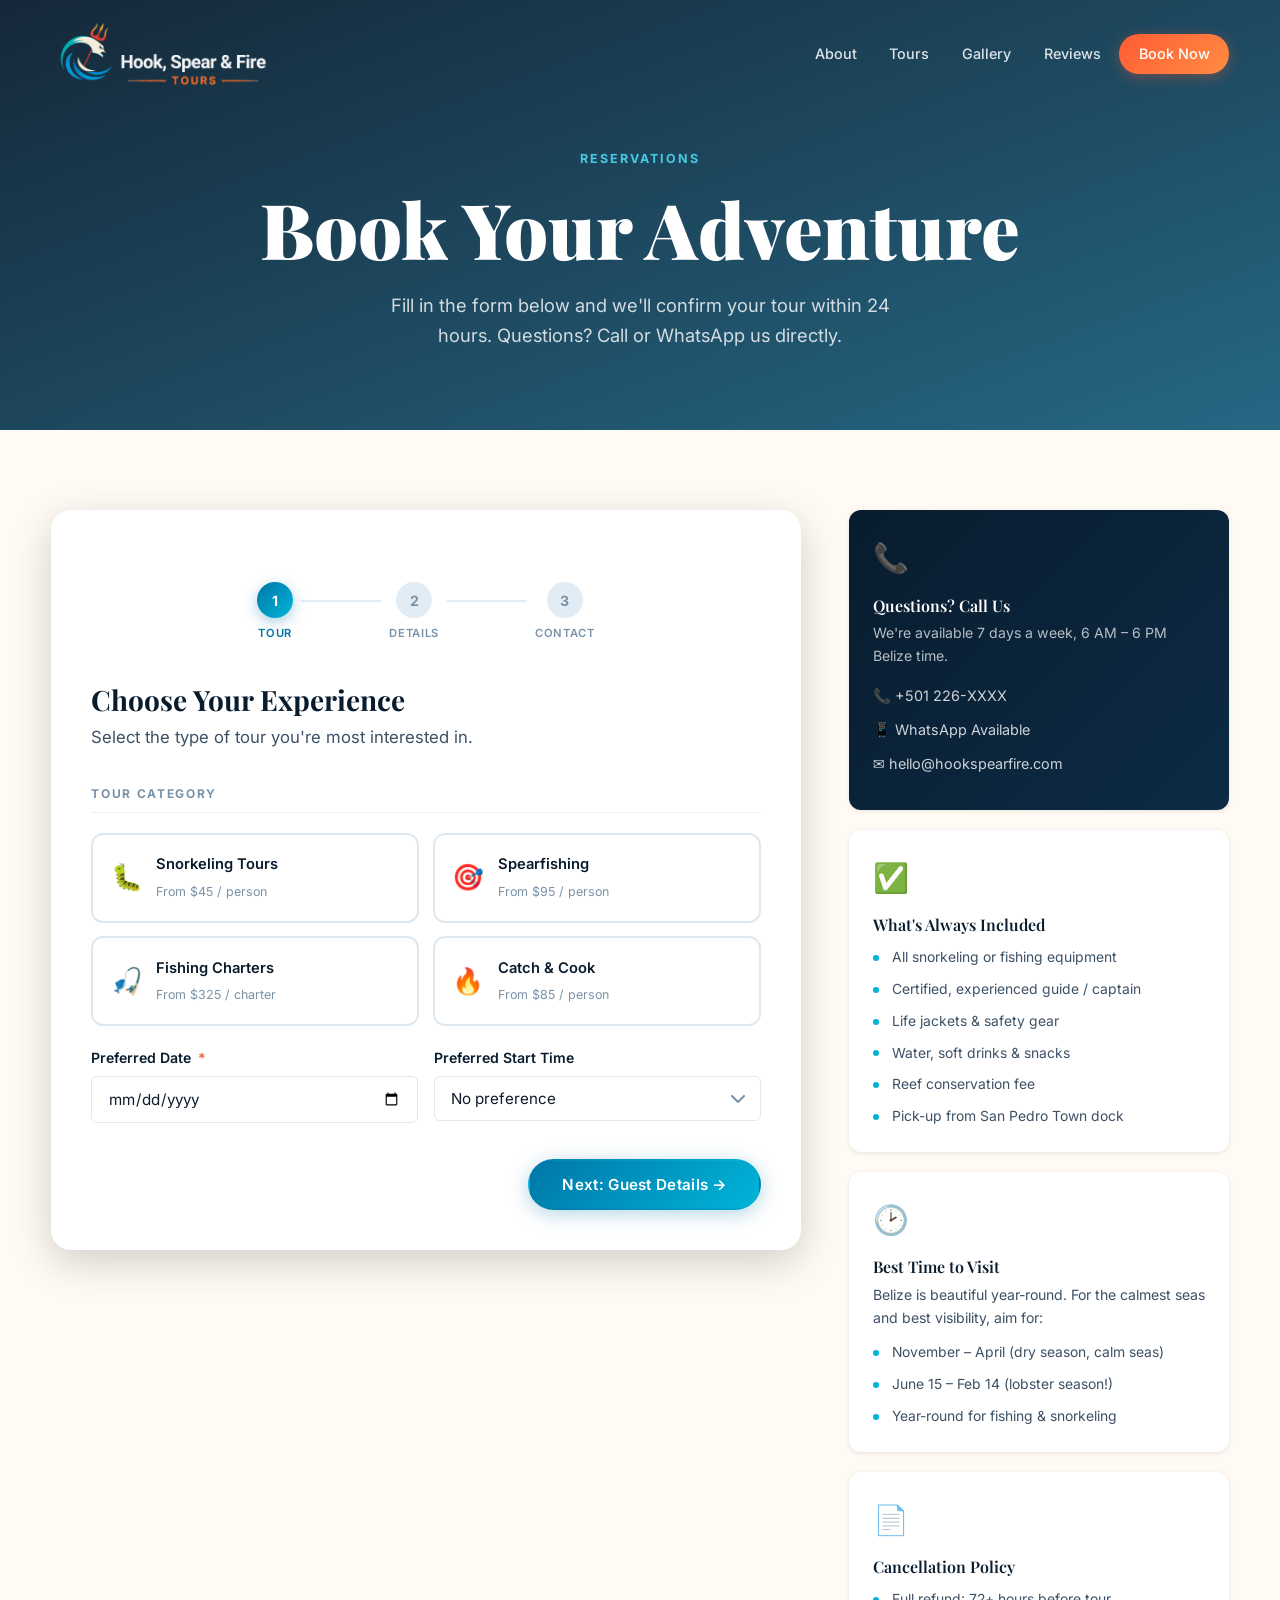
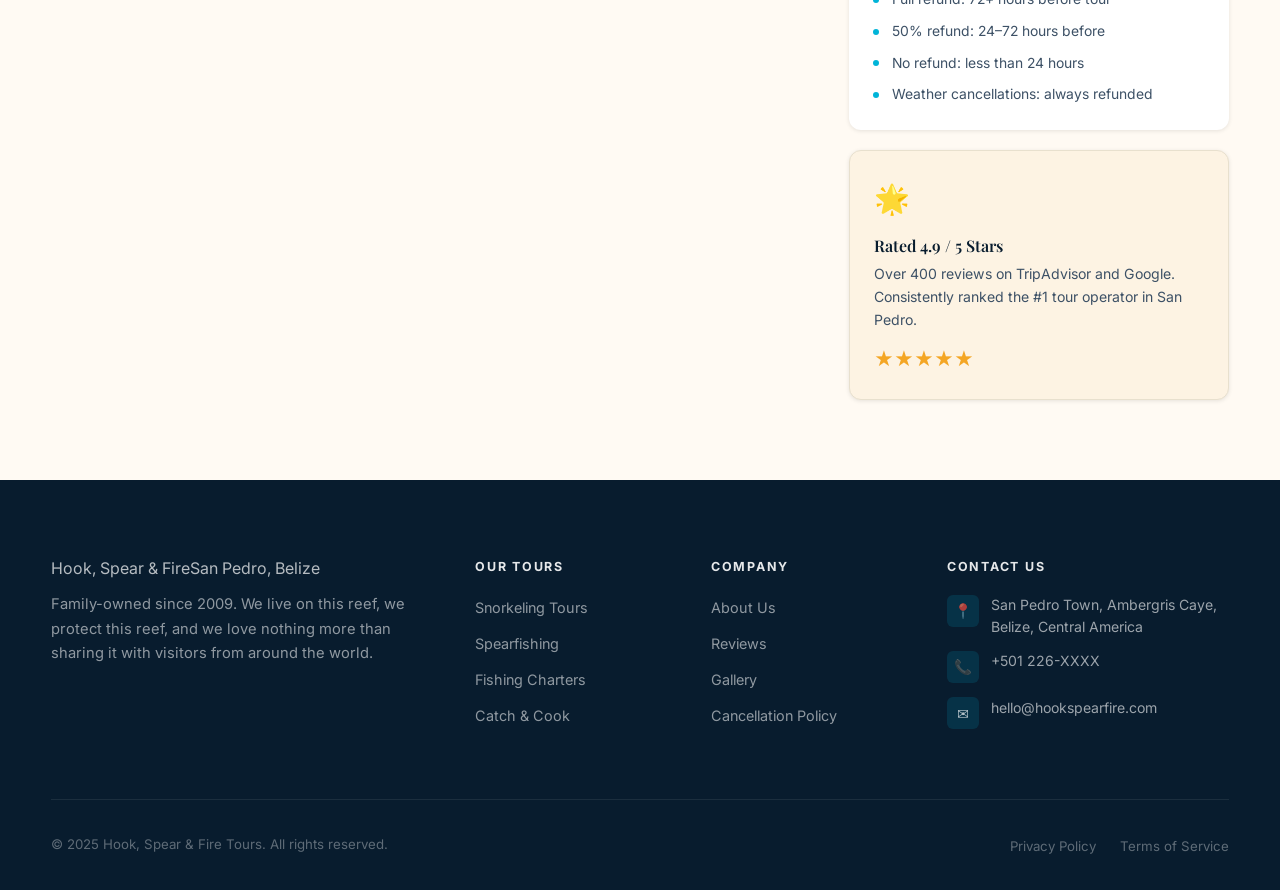
==== reservations.html @ 0e964811 "Update logo image path to images/ subfolder https://claude.ai/code/session_015AMuEry7dhnSP4VEswir41" ====
<!DOCTYPE html>
<html lang="en">
<head>
  <meta charset="UTF-8" />
  <meta name="viewport" content="width=device-width, initial-scale=1.0" />
  <meta name="description" content="Book a snorkeling, spearfishing, fishing or catch-and-cook tour with Hook, Spear &amp; Fire Tours in San Pedro, Belize." />
  <title>Book a Tour | Hook, Spear &amp; Fire Tours — San Pedro, Belize</title>
  <link rel="stylesheet" href="style.css" />
  <link rel="preconnect" href="https://fonts.googleapis.com" />
  <link rel="preconnect" href="https://fonts.gstatic.com" crossorigin />
  <link href="https://fonts.googleapis.com/css2?family=Playfair+Display:ital,wght@0,400;0,600;0,700;0,900;1,400;1,700&family=Inter:wght@300;400;500;600;700&display=swap" rel="stylesheet" />
  <style>
    .step-indicator {
      display: flex;
      align-items: center;
      justify-content: center;
      gap: 0;
      margin: 2rem 0 2.5rem;
    }
    .step {
      display: flex;
      flex-direction: column;
      align-items: center;
      gap: .35rem;
      position: relative;
    }
    .step-circle {
      width: 36px; height: 36px;
      border-radius: 50%;
      background: #e2ecf4;
      color: var(--text-light);
      display: flex;
      align-items: center;
      justify-content: center;
      font-weight: 700;
      font-size: .88rem;
      transition: var(--transition);
      position: relative;
      z-index: 1;
    }
    .step.active .step-circle {
      background: linear-gradient(135deg, var(--ocean), var(--turquoise));
      color: var(--white);
      box-shadow: 0 4px 14px rgba(0,119,168,.35);
    }
    .step.done .step-circle {
      background: linear-gradient(135deg, var(--coral), var(--ember));
      color: var(--white);
    }
    .step-label {
      font-size: .7rem;
      font-weight: 600;
      letter-spacing: .06em;
      text-transform: uppercase;
      color: var(--text-light);
    }
    .step.active .step-label { color: var(--ocean); }
    .step-line {
      flex: 1;
      height: 2px;
      background: #e2ecf4;
      margin: 0 .5rem;
      margin-bottom: 1.5rem;
      max-width: 80px;
    }

    .tour-type-grid {
      display: grid;
      grid-template-columns: repeat(2, 1fr);
      gap: .85rem;
      margin-bottom: 1.25rem;
    }
    .tour-type-card {
      border: 2px solid #dde8f0;
      border-radius: var(--radius-md);
      padding: 1.1rem;
      cursor: pointer;
      transition: var(--transition);
      display: flex;
      align-items: center;
      gap: .85rem;
      background: var(--white);
    }
    .tour-type-card:hover {
      border-color: var(--turquoise);
      background: rgba(0,180,216,.04);
    }
    .tour-type-card.selected {
      border-color: var(--ocean);
      background: rgba(0,119,168,.06);
    }
    .tour-type-card input[type="radio"] { display: none; }
    .tour-card-icon { font-size: 1.6rem; }
    .tour-card-text strong { display: block; font-size: .92rem; color: var(--navy); font-weight: 600; }
    .tour-card-text span   { font-size: .78rem; color: var(--text-light); }

    .guest-counter {
      display: flex;
      align-items: center;
      gap: .75rem;
    }
    .counter-btn {
      width: 36px; height: 36px;
      border-radius: 50%;
      border: 1.5px solid #dde8f0;
      background: var(--white);
      cursor: pointer;
      font-size: 1.2rem;
      display: flex;
      align-items: center;
      justify-content: center;
      color: var(--navy);
      transition: var(--transition);
    }
    .counter-btn:hover {
      background: var(--navy);
      border-color: var(--navy);
      color: var(--white);
    }
    .counter-value {
      font-family: var(--font-display);
      font-size: 1.5rem;
      font-weight: 700;
      color: var(--navy);
      min-width: 2ch;
      text-align: center;
    }

    .success-screen {
      display: none;
      text-align: center;
      padding: 3rem 1rem;
    }
    .success-icon {
      width: 80px; height: 80px;
      background: linear-gradient(135deg, #22c55e, #16a34a);
      border-radius: 50%;
      display: flex;
      align-items: center;
      justify-content: center;
      font-size: 2rem;
      margin: 0 auto 1.5rem;
      box-shadow: 0 8px 24px rgba(34,197,94,.3);
    }
    .success-screen h3 { font-size: 1.6rem; margin-bottom: .75rem; }
    .success-screen p  { margin-bottom: 2rem; max-width: 420px; margin-inline: auto; }

    .price-estimate {
      background: linear-gradient(135deg, rgba(0,180,216,.08), rgba(0,119,168,.05));
      border: 1px solid rgba(0,180,216,.2);
      border-radius: var(--radius-md);
      padding: 1.25rem;
      margin-top: 1.5rem;
    }
    .price-estimate h5 {
      font-family: var(--font-body);
      font-size: .78rem;
      font-weight: 700;
      letter-spacing: .12em;
      text-transform: uppercase;
      color: var(--ocean);
      margin-bottom: .85rem;
    }
    .price-row {
      display: flex;
      justify-content: space-between;
      font-size: .88rem;
      color: var(--text-mid);
      margin-bottom: .4rem;
    }
    .price-row.total {
      border-top: 1px solid rgba(0,180,216,.2);
      padding-top: .75rem;
      margin-top: .75rem;
      font-weight: 700;
      color: var(--navy);
      font-size: .98rem;
    }
    .price-note {
      font-size: .75rem;
      color: var(--text-light);
      margin-top: .65rem;
    }

    @media (max-width: 600px) {
      .tour-type-grid { grid-template-columns: 1fr; }
    }
  </style>
</head>
<body>

<nav class="navbar scrolled" id="navbar">
  <div class="container nav-inner">
    <a href="index.html" class="nav-logo">
      <img src="images/Hook, Spear &amp; Fire Logo.png" alt="Hook, Spear &amp; Fire Tours" class="nav-logo-img" />
    </a>
    <ul class="nav-links" id="navLinks">
      <li><a href="index.html#about">About</a></li>
      <li><a href="index.html#services">Tours</a></li>
      <li><a href="index.html#gallery">Gallery</a></li>
      <li><a href="index.html#testimonials">Reviews</a></li>
      <li><a href="reservations.html" class="nav-cta">Book Now</a></li>
    </ul>
    <button class="nav-toggle" id="navToggle" aria-label="Toggle menu">
      <span></span><span></span><span></span>
    </button>
  </div>
</nav>


<header class="reservations-hero">
  <div class="container">
    <span class="section-label" style="color:var(--aqua)">Reservations</span>
    <h1>Book Your Adventure</h1>
    <p>
      Fill in the form below and we'll confirm your tour within
      24 hours. Questions? Call or WhatsApp us directly.
    </p>
  </div>
</header>


<section class="reservations-section">
  <div class="container reservations-layout">

    <div class="form-card fade-up">

      <div class="step-indicator">
        <div class="step active" id="step1">
          <div class="step-circle">1</div>
          <span class="step-label">Tour</span>
        </div>
        <div class="step-line"></div>
        <div class="step" id="step2">
          <div class="step-circle">2</div>
          <span class="step-label">Details</span>
        </div>
        <div class="step-line"></div>
        <div class="step" id="step3">
          <div class="step-circle">3</div>
          <span class="step-label">Contact</span>
        </div>
      </div>

      <form id="bookingForm" novalidate>

        <!-- STEP 1 -->
        <div class="form-step" id="formStep1">
          <h2>Choose Your Experience</h2>
          <p>Select the type of tour you're most interested in.</p>

          <div class="form-section-title">Tour Category</div>
          <div class="tour-type-grid">

            <label class="tour-type-card" id="card-snorkeling">
              <input type="radio" name="tourCategory" value="snorkeling" />
              <span class="tour-card-icon">&#128027;</span>
              <div class="tour-card-text">
                <strong>Snorkeling Tours</strong>
                <span>From $45 / person</span>
              </div>
            </label>

            <label class="tour-type-card" id="card-spearfishing">
              <input type="radio" name="tourCategory" value="spearfishing" />
              <span class="tour-card-icon">&#127919;</span>
              <div class="tour-card-text">
                <strong>Spearfishing</strong>
                <span>From $95 / person</span>
              </div>
            </label>

            <label class="tour-type-card" id="card-fishing">
              <input type="radio" name="tourCategory" value="fishing" />
              <span class="tour-card-icon">&#127907;</span>
              <div class="tour-card-text">
                <strong>Fishing Charters</strong>
                <span>From $325 / charter</span>
              </div>
            </label>

            <label class="tour-type-card" id="card-catchcook">
              <input type="radio" name="tourCategory" value="catchcook" />
              <span class="tour-card-icon">&#128293;</span>
              <div class="tour-card-text">
                <strong>Catch &amp; Cook</strong>
                <span>From $85 / person</span>
              </div>
            </label>

          </div>

          <div class="form-group" id="specificTourGroup" style="display:none;">
            <label for="specificTour">Specific Tour <span class="required">*</span></label>
            <select class="form-control" id="specificTour" name="specificTour">
              <option value="">Select a tour...</option>
            </select>
          </div>

          <div class="form-row">
            <div class="form-group">
              <label for="tourDate">Preferred Date <span class="required">*</span></label>
              <input type="date" class="form-control" id="tourDate" name="tourDate" />
            </div>
            <div class="form-group">
              <label for="timePreference">Preferred Start Time</label>
              <select class="form-control" id="timePreference" name="timePreference">
                <option value="">No preference</option>
                <option value="early-morning">Early Morning (6:00–7:00 AM)</option>
                <option value="morning">Morning (7:00–9:00 AM)</option>
                <option value="mid-morning">Mid-Morning (9:00–11:00 AM)</option>
                <option value="afternoon">Afternoon (1:00–3:00 PM)</option>
                <option value="sunset">Sunset (4:00–6:00 PM)</option>
              </select>
            </div>
          </div>

          <div style="text-align:right; margin-top:1rem;">
            <button type="button" class="btn btn-ocean" id="toStep2">
              Next: Guest Details &#8594;
            </button>
          </div>
        </div>

        <!-- STEP 2 -->
        <div class="form-step" id="formStep2" style="display:none;">
          <h2>Guest Details</h2>
          <p>Tell us a little about your group so we can prepare the perfect experience.</p>

          <div class="form-section-title">Group Size</div>

          <div class="form-row">
            <div class="form-group">
              <label>Adults</label>
              <div class="guest-counter">
                <button type="button" class="counter-btn" data-target="adults" data-action="minus">&#8722;</button>
                <span class="counter-value" id="adults-display">2</span>
                <button type="button" class="counter-btn" data-target="adults" data-action="plus">&#43;</button>
                <input type="hidden" id="adults" name="adults" value="2" />
              </div>
            </div>
            <div class="form-group">
              <label>Children (under 14)</label>
              <div class="guest-counter">
                <button type="button" class="counter-btn" data-target="children" data-action="minus">&#8722;</button>
                <span class="counter-value" id="children-display">0</span>
                <button type="button" class="counter-btn" data-target="children" data-action="plus">&#43;</button>
                <input type="hidden" id="children" name="children" value="0" />
              </div>
            </div>
          </div>

          <div class="form-section-title">Experience &amp; Preferences</div>

          <div class="form-row">
            <div class="form-group">
              <label for="experienceLevel">Experience Level</label>
              <select class="form-control" id="experienceLevel" name="experienceLevel">
                <option value="beginner">Beginner — Never done this before</option>
                <option value="some">Some experience — done it a few times</option>
                <option value="intermediate">Intermediate — comfortable and capable</option>
                <option value="advanced">Advanced — experienced adventurer</option>
              </select>
            </div>
            <div class="form-group">
              <label for="swimAbility">Swimming Ability</label>
              <select class="form-control" id="swimAbility" name="swimAbility">
                <option value="non-swimmer">Non-swimmer (life vest provided)</option>
                <option value="basic">Basic — comfortable in shallow water</option>
                <option value="comfortable" selected>Comfortable in open water</option>
                <option value="strong">Strong swimmer / diver</option>
              </select>
            </div>
          </div>

          <div class="form-group">
            <label for="dietaryNeeds">Dietary Needs / Allergies</label>
            <input type="text" class="form-control" id="dietaryNeeds" name="dietaryNeeds"
              placeholder="e.g. shellfish allergy, vegetarian, etc." />
          </div>

          <div class="form-group">
            <label for="specialRequests">Special Requests or Notes</label>
            <textarea class="form-control" id="specialRequests" name="specialRequests"
              placeholder="Birthday? Anniversary? Specific fish you want to target? Let us know anything that will make your trip extra special."></textarea>
          </div>

          <div class="price-estimate" id="priceEstimate" style="display:none;">
            <h5>Estimated Price</h5>
            <div class="price-row">
              <span id="estimateLabel">Tour</span>
              <span id="estimateBase">—</span>
            </div>
            <div class="price-row" id="estimateChildRow" style="display:none;">
              <span>Children (half price)</span>
              <span id="estimateChild">—</span>
            </div>
            <div class="price-row total">
              <span>Estimated Total</span>
              <span id="estimateTotal">—</span>
            </div>
            <p class="price-note">
              * Final price confirmed at booking. Charters priced per boat,
              per-person tours priced per guest. Prices in USD.
            </p>
          </div>

          <div style="display:flex; gap:1rem; margin-top:1.5rem; justify-content:space-between;">
            <button type="button" class="btn btn-outline" id="backToStep1"
              style="border-color:#dde8f0;color:var(--text-mid);">
              &#8592; Back
            </button>
            <button type="button" class="btn btn-ocean" id="toStep3">
              Next: Contact Info &#8594;
            </button>
          </div>
        </div>

        <!-- STEP 3 -->
        <div class="form-step" id="formStep3" style="display:none;">
          <h2>Your Contact Details</h2>
          <p>We'll send a confirmation and any additional info to the details below.</p>

          <div class="form-section-title">Personal Information</div>

          <div class="form-row">
            <div class="form-group">
              <label for="firstName">First Name <span class="required">*</span></label>
              <input type="text" class="form-control" id="firstName" name="firstName"
                placeholder="Jane" required />
            </div>
            <div class="form-group">
              <label for="lastName">Last Name <span class="required">*</span></label>
              <input type="text" class="form-control" id="lastName" name="lastName"
                placeholder="Smith" required />
            </div>
          </div>

          <div class="form-group">
            <label for="email">Email Address <span class="required">*</span></label>
            <input type="email" class="form-control" id="email" name="email"
              placeholder="jane@example.com" required />
          </div>

          <div class="form-group">
            <label for="phone">Phone / WhatsApp Number <span class="required">*</span></label>
            <input type="tel" class="form-control" id="phone" name="phone"
              placeholder="+1 (555) 000-0000" required />
          </div>

          <div class="form-row">
            <div class="form-group">
              <label for="country">Country of Residence</label>
              <input type="text" class="form-control" id="country" name="country"
                placeholder="United States" />
            </div>
            <div class="form-group">
              <label for="hearAbout">How Did You Hear About Us?</label>
              <select class="form-control" id="hearAbout" name="hearAbout">
                <option value="">Select one...</option>
                <option value="google">Google Search</option>
                <option value="tripadvisor">TripAdvisor</option>
                <option value="instagram">Instagram</option>
                <option value="facebook">Facebook</option>
                <option value="friend">Friend / Family Recommendation</option>
                <option value="hotel">Hotel / Resort Recommendation</option>
                <option value="other">Other</option>
              </select>
            </div>
          </div>

          <div class="form-group">
            <label style="display:flex; align-items:flex-start; gap:.6rem; cursor:pointer;">
              <input type="checkbox" id="agreeTerms" name="agreeTerms"
                style="margin-top:.25rem; accent-color:var(--ocean);" />
              <span style="font-size:.88rem; color:var(--text-mid);">
                I agree to the
                <a href="#" style="color:var(--ocean);">cancellation policy</a>
                and understand that a 50% deposit may be required to secure my booking.
              </span>
            </label>
          </div>

          <div class="form-submit">
            <button type="submit" class="btn btn-primary" id="submitBtn">
              &#127908; Send Reservation Request
            </button>
          </div>
          <p class="form-note">
            We'll reply within 24 hours to confirm your booking and arrange payment.
            No credit card required now.
          </p>

          <div style="display:flex; gap:1rem; margin-top:1rem; justify-content:flex-start;">
            <button type="button" class="btn btn-outline" id="backToStep2"
              style="border-color:#dde8f0;color:var(--text-mid); padding:.6rem 1.2rem; font-size:.88rem;">
              &#8592; Back to Guest Details
            </button>
          </div>
        </div>

        <!-- SUCCESS -->
        <div class="success-screen" id="successScreen">
          <div class="success-icon">&#10003;</div>
          <h3>Request Sent!</h3>
          <p>
            Thank you for your reservation request. We'll review your
            details and send a confirmation to your email within 24
            hours. We can't wait to take you out on the reef!
          </p>
          <a href="index.html" class="btn btn-ocean">&#8592; Back to Homepage</a>
        </div>

      </form>
    </div>


    <aside class="booking-sidebar fade-up">

      <div class="info-card info-card-highlight">
        <div class="info-card-icon">&#128222;</div>
        <h4>Questions? Call Us</h4>
        <p>We're available 7 days a week, 6 AM – 6 PM Belize time.</p>
        <div style="margin-top:1rem;">
          <div class="contact-detail">&#128222; +501 226-XXXX</div>
          <div class="contact-detail">&#128241; WhatsApp Available</div>
          <div class="contact-detail">&#9993; hello@hookspearfire.com</div>
        </div>
      </div>

      <div class="info-card">
        <div class="info-card-icon">&#9989;</div>
        <h4>What's Always Included</h4>
        <ul class="info-card-list">
          <li>All snorkeling or fishing equipment</li>
          <li>Certified, experienced guide / captain</li>
          <li>Life jackets &amp; safety gear</li>
          <li>Water, soft drinks &amp; snacks</li>
          <li>Reef conservation fee</li>
          <li>Pick-up from San Pedro Town dock</li>
        </ul>
      </div>

      <div class="info-card">
        <div class="info-card-icon">&#128337;</div>
        <h4>Best Time to Visit</h4>
        <p style="margin-bottom:.65rem;">
          Belize is beautiful year-round. For the calmest seas
          and best visibility, aim for:
        </p>
        <ul class="info-card-list">
          <li>November – April (dry season, calm seas)</li>
          <li>June 15 – Feb 14 (lobster season!)</li>
          <li>Year-round for fishing &amp; snorkeling</li>
        </ul>
      </div>

      <div class="info-card">
        <div class="info-card-icon">&#128196;</div>
        <h4>Cancellation Policy</h4>
        <ul class="info-card-list">
          <li>Full refund: 72+ hours before tour</li>
          <li>50% refund: 24–72 hours before</li>
          <li>No refund: less than 24 hours</li>
          <li>Weather cancellations: always refunded</li>
        </ul>
      </div>

      <div class="info-card" style="background:var(--sand); border:1px solid #e8e0ce;">
        <div class="info-card-icon">&#127775;</div>
        <h4>Rated 4.9 / 5 Stars</h4>
        <p style="margin-bottom:.75rem;">
          Over 400 reviews on TripAdvisor and Google.
          Consistently ranked the #1 tour operator in San Pedro.
        </p>
        <div style="display:flex; gap:.2rem;">
          <span style="color:var(--gold); font-size:1.2rem;">&#9733;&#9733;&#9733;&#9733;&#9733;</span>
        </div>
      </div>

    </aside>

  </div>
</section>


<footer class="footer">
  <div class="container">
    <div class="footer-grid">

      <div class="footer-brand">
        <div class="nav-logo">
          <span class="nav-logo-main">Hook, Spear &amp; Fire</span>
          <span class="nav-logo-sub">San Pedro, Belize</span>
        </div>
        <p class="footer-tagline">
          Family-owned since 2009. We live on this reef,
          we protect this reef, and we love nothing more
          than sharing it with visitors from around the world.
        </p>
      </div>

      <div class="footer-col">
        <h5>Our Tours</h5>
        <ul class="footer-links">
          <li><a href="index.html#services">Snorkeling Tours</a></li>
          <li><a href="index.html#services">Spearfishing</a></li>
          <li><a href="index.html#services">Fishing Charters</a></li>
          <li><a href="index.html#services">Catch &amp; Cook</a></li>
        </ul>
      </div>

      <div class="footer-col">
        <h5>Company</h5>
        <ul class="footer-links">
          <li><a href="index.html#about">About Us</a></li>
          <li><a href="index.html#testimonials">Reviews</a></li>
          <li><a href="index.html#gallery">Gallery</a></li>
          <li><a href="#">Cancellation Policy</a></li>
        </ul>
      </div>

      <div class="footer-col">
        <h5>Contact Us</h5>
        <div class="footer-contact-item">
          <div class="contact-icon">&#128205;</div>
          <span>San Pedro Town, Ambergris Caye,<br />Belize, Central America</span>
        </div>
        <div class="footer-contact-item">
          <div class="contact-icon">&#128222;</div>
          <span>+501 226-XXXX</span>
        </div>
        <div class="footer-contact-item">
          <div class="contact-icon">&#9993;</div>
          <span>hello@hookspearfire.com</span>
        </div>
      </div>

    </div>

    <div class="footer-bottom">
      <p>&copy; 2025 Hook, Spear &amp; Fire Tours. All rights reserved.</p>
      <ul class="footer-bottom-links">
        <li><a href="#">Privacy Policy</a></li>
        <li><a href="#">Terms of Service</a></li>
      </ul>
    </div>
  </div>
</footer>


<script>
(function () {

  const navbar = document.getElementById('navbar');
  window.addEventListener('scroll', function () {
    navbar.classList.toggle('scrolled', window.scrollY > 50);
  }, { passive: true });
  navbar.classList.add('scrolled');

  const toggle   = document.getElementById('navToggle');
  const navLinks = document.getElementById('navLinks');
  toggle.addEventListener('click', function () {
    const open = navLinks.classList.toggle('open');
    toggle.setAttribute('aria-expanded', open);
  });

  const fadeEls = document.querySelectorAll('.fade-up');
  if ('IntersectionObserver' in window) {
    const observer = new IntersectionObserver(function (entries) {
      entries.forEach(function (entry) {
        if (entry.isIntersecting) {
          entry.target.classList.add('visible');
          observer.unobserve(entry.target);
        }
      });
    }, { threshold: 0.1 });
    fadeEls.forEach(function (el) { observer.observe(el); });
  } else {
    fadeEls.forEach(function (el) { el.classList.add('visible'); });
  }

  const dateInput = document.getElementById('tourDate');
  const today = new Date();
  const yyyy  = today.getFullYear();
  const mm    = String(today.getMonth() + 1).padStart(2, '0');
  const dd    = String(today.getDate() + 1).padStart(2, '0');
  dateInput.min = yyyy + '-' + mm + '-' + dd;

  const tourOptions = {
    snorkeling: [
      { label: 'Private Reef Snorkeling', base: 95 },
      { label: 'Guided Coral Reef Snorkeling', base: 55 },
      { label: 'Shark & Ray Snorkeling', base: 75 },
      { label: 'Beginner Snorkeling Lessons', base: 45 },
      { label: 'Multi-Stop Reef Adventure', base: 110 },
      { label: 'Sunset Snorkeling Tour', base: 85 }
    ],
    spearfishing: [
      { label: 'Beginner Spearfishing Lessons', base: 95 },
      { label: 'Guided Reef Spearfishing', base: 145 },
      { label: 'Freedive Spearfishing Adventure', base: 225 },
      { label: 'Lobster Hunting (Seasonal)', base: 175 },
      { label: 'Catch-and-Cook Spearfishing', base: 195 }
    ],
    fishing: [
      { label: 'Reef Fishing Trip', base: 325, perBoat: true },
      { label: 'Deep Sea Fishing Charter', base: 850, perBoat: true },
      { label: 'Half-Day Fishing Trip', base: 375, perBoat: true },
      { label: 'Full-Day Fishing Adventure', base: 625, perBoat: true },
      { label: 'Family-Friendly Fishing', base: 395, perBoat: true },
      { label: 'Catch-and-Cook Fishing', base: 550, perBoat: true }
    ],
    catchcook: [
      { label: 'Fish or Spearfish Your Meal', base: 135 },
      { label: 'Beachside Cooking Experience', base: 85 },
      { label: 'Private Island Picnic', base: 175 },
      { label: 'Belizean Seafood Cooking Demo', base: 95 },
      { label: 'Sunset Catch-and-Cook Dinner', base: 195 }
    ]
  };

  const tourCards      = document.querySelectorAll('.tour-type-card');
  const specificGroup  = document.getElementById('specificTourGroup');
  const specificSelect = document.getElementById('specificTour');

  let selectedCategory = null;
  let selectedTour     = null;

  tourCards.forEach(function (card) {
    card.addEventListener('click', function () {
      tourCards.forEach(function (c) { c.classList.remove('selected'); });
      card.classList.add('selected');
      card.querySelector('input[type="radio"]').checked = true;
      selectedCategory = card.querySelector('input').value;

      const opts = tourOptions[selectedCategory];
      specificSelect.innerHTML = '<option value="">Select a tour...</option>';
      opts.forEach(function (t, i) {
        const opt = document.createElement('option');
        opt.value = i;
        opt.textContent = t.label + (t.perBoat ? ' — from $' + t.base + '/boat' : ' — from $' + t.base + '/person');
        specificSelect.appendChild(opt);
      });
      specificGroup.style.display = 'block';
      selectedTour = null;
      document.getElementById('priceEstimate').style.display = 'none';
    });
  });

  specificSelect.addEventListener('change', function () {
    if (!selectedCategory || specificSelect.value === '') {
      selectedTour = null;
      document.getElementById('priceEstimate').style.display = 'none';
      return;
    }
    selectedTour = tourOptions[selectedCategory][parseInt(specificSelect.value)];
    updatePriceEstimate();
  });

  let adults   = 2;
  let children = 0;

  document.querySelectorAll('.counter-btn').forEach(function (btn) {
    btn.addEventListener('click', function () {
      const target = btn.dataset.target;
      const action = btn.dataset.action;
      if (target === 'adults') {
        adults = Math.max(1, action === 'plus' ? adults + 1 : adults - 1);
        document.getElementById('adults-display').textContent = adults;
        document.getElementById('adults').value = adults;
      } else {
        children = Math.max(0, action === 'plus' ? children + 1 : children - 1);
        document.getElementById('children-display').textContent = children;
        document.getElementById('children').value = children;
      }
      if (selectedTour) updatePriceEstimate();
    });
  });

  function updatePriceEstimate() {
    if (!selectedTour) return;
    const est      = document.getElementById('priceEstimate');
    const labelEl  = document.getElementById('estimateLabel');
    const baseEl   = document.getElementById('estimateBase');
    const childRow = document.getElementById('estimateChildRow');
    const childEl  = document.getElementById('estimateChild');
    const totalEl  = document.getElementById('estimateTotal');

    let baseTotal  = 0;
    let childTotal = 0;

    if (selectedTour.perBoat) {
      baseTotal = selectedTour.base;
      labelEl.textContent = selectedTour.label + ' (per charter)';
      baseEl.textContent  = '$' + baseTotal.toLocaleString();
      childRow.style.display = 'none';
    } else {
      baseTotal  = selectedTour.base * adults;
      childTotal = Math.round(selectedTour.base * 0.5 * children);
      labelEl.textContent = selectedTour.label + ' x ' + adults + ' adult' + (adults !== 1 ? 's' : '');
      baseEl.textContent  = '$' + baseTotal.toLocaleString();
      if (children > 0) {
        childRow.style.display = 'flex';
        childEl.textContent    = '$' + childTotal.toLocaleString();
      } else {
        childRow.style.display = 'none';
      }
    }

    totalEl.textContent = '$' + (baseTotal + childTotal).toLocaleString() + ' USD';
    est.style.display   = 'block';
  }

  function setStep(n) {
    [1, 2, 3].forEach(function (i) {
      document.getElementById('formStep' + i).style.display = i === n ? 'block' : 'none';
      const stepEl = document.getElementById('step' + i);
      stepEl.classList.remove('active', 'done');
      if (i === n) stepEl.classList.add('active');
      if (i < n)  stepEl.classList.add('done');
    });
    document.querySelector('.form-card').scrollIntoView({ behavior: 'smooth', block: 'start' });
  }

  document.getElementById('toStep2').addEventListener('click', function () {
    if (!selectedCategory) {
      alert('Please select a tour category before continuing.');
      return;
    }
    if (!dateInput.value) {
      alert('Please select a preferred date.');
      dateInput.focus();
      return;
    }
    setStep(2);
  });

  document.getElementById('backToStep1').addEventListener('click', function () { setStep(1); });
  document.getElementById('toStep3').addEventListener('click', function () { setStep(3); });
  document.getElementById('backToStep2').addEventListener('click', function () { setStep(2); });

  document.getElementById('bookingForm').addEventListener('submit', function (e) {
    e.preventDefault();

    const firstName = document.getElementById('firstName').value.trim();
    const lastName  = document.getElementById('lastName').value.trim();
    const email     = document.getElementById('email').value.trim();
    const phone     = document.getElementById('phone').value.trim();
    const agreed    = document.getElementById('agreeTerms').checked;

    if (!firstName || !lastName) { alert('Please enter your full name.'); return; }
    if (!email || !/^[^\s@]+@[^\s@]+\.[^\s@]+$/.test(email)) { alert('Please enter a valid email address.'); return; }
    if (!phone) { alert('Please enter a phone number.'); return; }
    if (!agreed) { alert('Please agree to the cancellation policy to continue.'); return; }

    document.getElementById('formStep3').style.display = 'none';
    [1,2,3].forEach(function (i) {
      const s = document.getElementById('step' + i);
      s.classList.remove('active');
      s.classList.add('done');
    });
    document.getElementById('successScreen').style.display = 'block';
    document.querySelector('.form-card').scrollIntoView({ behavior: 'smooth', block: 'start' });
  });

})();
</script>
</body>
</html>
---- style.css ----
/* ================================================================
   Hook, Spear & Fire Tours — Main Stylesheet
   San Pedro, Belize
   ================================================================ */

/* ----------------------------------------------------------------
   1. RESET & VARIABLES
   ---------------------------------------------------------------- */
*, *::before, *::after { box-sizing: border-box; margin: 0; padding: 0; }

:root {
  --navy:       #081c2e;
  --deep-blue:  #0d2b45;
  --ocean:      #0077a8;
  --turquoise:  #00b4d8;
  --aqua:       #48cae4;
  --coral:      #ff5c35;
  --ember:      #ff8c42;
  --gold:       #f4a624;
  --sand:       #fdf3e3;
  --cream:      #fffaf3;
  --white:      #ffffff;
  --text-dark:  #0d1b2a;
  --text-mid:   #3d5166;
  --text-light: #7a92a8;

  --font-display: 'Playfair Display', Georgia, serif;
  --font-body:    'Inter', 'Segoe UI', system-ui, sans-serif;

  --radius-sm: 6px;
  --radius-md: 12px;
  --radius-lg: 20px;
  --radius-xl: 32px;

  --shadow-sm:  0 1px 4px rgba(0,0,0,.10);
  --shadow-md:  0 4px 16px rgba(0,0,0,.12);
  --shadow-lg:  0 12px 40px rgba(0,0,0,.18);
  --shadow-xl:  0 24px 64px rgba(0,0,0,.22);

  --transition: all .3s cubic-bezier(.4,0,.2,1);
  --transition-slow: all .5s cubic-bezier(.4,0,.2,1);
}

html { scroll-behavior: smooth; font-size: 16px; }

body {
  font-family: var(--font-body);
  color: var(--text-dark);
  background: var(--white);
  line-height: 1.65;
  overflow-x: hidden;
}

img { max-width: 100%; display: block; }

a { text-decoration: none; color: inherit; }

/* ----------------------------------------------------------------
   2. TYPOGRAPHY
   ---------------------------------------------------------------- */
h1, h2, h3, h4, h5 {
  font-family: var(--font-display);
  line-height: 1.2;
  color: var(--navy);
}

h1 { font-size: clamp(2.6rem, 6vw, 5rem); font-weight: 900; }
h2 { font-size: clamp(1.9rem, 4vw, 3rem); font-weight: 700; }
h3 { font-size: clamp(1.2rem, 2.5vw, 1.65rem); font-weight: 600; }
h4 { font-size: 1.1rem; font-weight: 600; }

p { font-size: 1.05rem; color: var(--text-mid); }

.section-label {
  display: inline-block;
  font-family: var(--font-body);
  font-size: .78rem;
  font-weight: 700;
  letter-spacing: .16em;
  text-transform: uppercase;
  color: var(--coral);
  margin-bottom: .75rem;
}

.section-heading {
  margin-bottom: 1.1rem;
}

.section-subheading {
  font-size: 1.1rem;
  color: var(--text-mid);
  max-width: 580px;
  margin: 0 auto 3rem;
}

.centered { text-align: center; }

/* ----------------------------------------------------------------
   3. UTILITY CLASSES
   ---------------------------------------------------------------- */
.container {
  width: min(1200px, 92vw);
  margin-inline: auto;
}

.btn {
  display: inline-flex;
  align-items: center;
  gap: .5rem;
  padding: .85rem 2rem;
  border-radius: var(--radius-xl);
  font-family: var(--font-body);
  font-weight: 600;
  font-size: .95rem;
  letter-spacing: .02em;
  cursor: pointer;
  border: 2px solid transparent;
  transition: var(--transition);
  white-space: nowrap;
}

.btn-primary {
  background: linear-gradient(135deg, var(--coral), var(--ember));
  color: var(--white);
  box-shadow: 0 4px 20px rgba(255,92,53,.35);
}
.btn-primary:hover {
  transform: translateY(-2px);
  box-shadow: 0 8px 28px rgba(255,92,53,.45);
}

.btn-outline {
  background: transparent;
  color: var(--white);
  border-color: rgba(255,255,255,.6);
}
.btn-outline:hover {
  background: rgba(255,255,255,.15);
  border-color: var(--white);
  transform: translateY(-2px);
}

.btn-ocean {
  background: linear-gradient(135deg, var(--ocean), var(--turquoise));
  color: var(--white);
  box-shadow: 0 4px 20px rgba(0,119,168,.3);
}
.btn-ocean:hover {
  transform: translateY(-2px);
  box-shadow: 0 8px 28px rgba(0,119,168,.4);
}

.btn-sm {
  padding: .6rem 1.4rem;
  font-size: .88rem;
}

/* ----------------------------------------------------------------
   4. NAVIGATION
   ---------------------------------------------------------------- */
.navbar {
  position: fixed;
  top: 0; left: 0; right: 0;
  z-index: 1000;
  padding: 1.2rem 0;
  transition: var(--transition);
}

.navbar.scrolled {
  background: rgba(8, 28, 46, .97);
  backdrop-filter: blur(12px);
  padding: .85rem 0;
  box-shadow: 0 2px 20px rgba(0,0,0,.3);
}

.nav-inner {
  display: flex;
  align-items: center;
  justify-content: space-between;
}

.nav-logo {
  display: flex;
  align-items: center;
  line-height: 1;
}

.nav-logo-img {
  height: 70px;
  width: auto;
  display: block;
}

.footer-logo-img {
  height: 150px;
  width: auto;
  display: block;
}

.nav-links {
  display: flex;
  align-items: center;
  gap: .25rem;
  list-style: none;
}

.nav-links a {
  display: block;
  padding: .5rem .9rem;
  font-size: .9rem;
  font-weight: 500;
  color: rgba(255,255,255,.85);
  border-radius: var(--radius-sm);
  transition: var(--transition);
}

.nav-links a:hover {
  color: var(--white);
  background: rgba(255,255,255,.1);
}

.nav-cta {
  background: linear-gradient(135deg, var(--coral), var(--ember)) !important;
  color: var(--white) !important;
  padding: .5rem 1.2rem !important;
  border-radius: var(--radius-xl) !important;
  box-shadow: 0 3px 14px rgba(255,92,53,.35);
}
.nav-cta:hover {
  transform: translateY(-1px);
  box-shadow: 0 5px 18px rgba(255,92,53,.45) !important;
  background: rgba(255,255,255,0) !important;
}

.nav-toggle {
  display: none;
  flex-direction: column;
  gap: 5px;
  cursor: pointer;
  background: none;
  border: none;
  padding: .4rem;
}
.nav-toggle span {
  display: block;
  width: 26px;
  height: 2px;
  background: var(--white);
  border-radius: 2px;
  transition: var(--transition);
}

/* ----------------------------------------------------------------
   5. HERO
   ---------------------------------------------------------------- */
.hero {
  position: relative;
  min-height: 100vh;
  display: flex;
  align-items: center;
  background:
    linear-gradient(160deg, rgba(8,28,46,.75) 0%, rgba(0,119,168,.40) 60%, rgba(0,180,216,.15) 100%),
    url('reef-hero.jpg') center/cover no-repeat;
  overflow: hidden;
}

.hero::before {
  content: '';
  position: absolute;
  inset: 0;
  background: radial-gradient(ellipse at 30% 60%, rgba(0,180,216,.18) 0%, transparent 60%);
  pointer-events: none;
}

.hero-content {
  position: relative;
  z-index: 2;
  padding: 7rem 0 5rem;
  max-width: 760px;
}

.hero-badge {
  display: inline-flex;
  align-items: center;
  gap: .5rem;
  background: rgba(255,255,255,.12);
  backdrop-filter: blur(8px);
  border: 1px solid rgba(255,255,255,.2);
  border-radius: var(--radius-xl);
  padding: .45rem 1.1rem;
  margin-bottom: 1.5rem;
  color: var(--aqua);
  font-size: .82rem;
  font-weight: 600;
  letter-spacing: .1em;
  text-transform: uppercase;
}

.hero-badge::before {
  content: '';
  width: 8px; height: 8px;
  background: var(--aqua);
  border-radius: 50%;
  animation: pulse 2s infinite;
}

@keyframes pulse {
  0%, 100% { opacity: 1; transform: scale(1); }
  50%       { opacity: .5; transform: scale(1.4); }
}

.hero h1 {
  color: var(--white);
  margin-bottom: 1.25rem;
  text-shadow: 0 2px 20px rgba(0,0,0,.3);
}

.hero h1 em {
  font-style: italic;
  color: var(--aqua);
}

.hero-tagline {
  font-size: clamp(1.1rem, 2.2vw, 1.3rem);
  color: rgba(255,255,255,.85);
  margin-bottom: 2.5rem;
  max-width: 540px;
  line-height: 1.7;
}

.hero-actions {
  display: flex;
  gap: 1rem;
  flex-wrap: wrap;
  margin-bottom: 3.5rem;
}

.hero-stats {
  display: flex;
  gap: 2.5rem;
  flex-wrap: wrap;
}

.hero-stat {
  display: flex;
  flex-direction: column;
}

.hero-stat-number {
  font-family: var(--font-display);
  font-size: 2rem;
  font-weight: 900;
  color: var(--white);
  line-height: 1;
}

.hero-stat-label {
  font-size: .8rem;
  color: rgba(255,255,255,.6);
  letter-spacing: .06em;
  text-transform: uppercase;
  margin-top: .2rem;
}

.hero-wave {
  position: absolute;
  bottom: -2px; left: 0; right: 0;
}

.hero-scroll-hint {
  position: absolute;
  bottom: 4rem;
  right: 3rem;
  display: flex;
  flex-direction: column;
  align-items: center;
  gap: .5rem;
  color: rgba(255,255,255,.5);
  font-size: .75rem;
  letter-spacing: .1em;
  text-transform: uppercase;
  z-index: 2;
}

.scroll-arrow {
  width: 1px;
  height: 50px;
  background: linear-gradient(to bottom, rgba(255,255,255,.5), transparent);
  animation: scrollArrow 2s infinite;
}

@keyframes scrollArrow {
  0%   { transform: scaleY(0); transform-origin: top; }
  50%  { transform: scaleY(1); transform-origin: top; }
  51%  { transform: scaleY(1); transform-origin: bottom; }
  100% { transform: scaleY(0); transform-origin: bottom; }
}

/* ----------------------------------------------------------------
   6. SECTION COMMON
   ---------------------------------------------------------------- */
section { padding: 6rem 0; }

.section-divider {
  width: 60px;
  height: 4px;
  border-radius: 2px;
  background: linear-gradient(90deg, var(--coral), var(--ember));
  margin: 0 auto 1.5rem;
}

/* ----------------------------------------------------------------
   7. ABOUT
   ---------------------------------------------------------------- */
.about {
  background: var(--cream);
  position: relative;
  overflow: hidden;
}

.about::before {
  content: '';
  position: absolute;
  top: -100px; right: -100px;
  width: 500px; height: 500px;
  background: radial-gradient(circle, rgba(0,180,216,.07) 0%, transparent 65%);
  pointer-events: none;
}

.about-grid {
  display: grid;
  grid-template-columns: 1fr 1fr;
  gap: 5rem;
  align-items: center;
}

.about-images {
  position: relative;
  height: 480px;
}

.about-img-main {
  position: absolute;
  top: 0; left: 0;
  width: 78%;
  height: 82%;
  object-fit: cover;
  border-radius: var(--radius-lg);
  box-shadow: var(--shadow-xl);
}

.about-img-accent {
  position: absolute;
  bottom: 0; right: 0;
  width: 55%;
  height: 52%;
  object-fit: cover;
  border-radius: var(--radius-lg);
  border: 5px solid var(--white);
  box-shadow: var(--shadow-lg);
}

.about-badge {
  position: absolute;
  top: 50%; left: 50%;
  transform: translate(-20%, -50%);
  background: linear-gradient(135deg, var(--coral), var(--ember));
  color: var(--white);
  width: 90px; height: 90px;
  border-radius: 50%;
  display: flex;
  flex-direction: column;
  align-items: center;
  justify-content: center;
  font-family: var(--font-display);
  font-weight: 900;
  box-shadow: var(--shadow-lg);
  border: 4px solid var(--white);
  z-index: 2;
}

.about-badge-number { font-size: 1.6rem; line-height: 1; }
.about-badge-text   { font-size: .62rem; letter-spacing: .08em; text-align: center; margin-top: .1rem; font-family: var(--font-body); }

.about-text .section-label { text-align: left; }
.about-text h2 { margin-bottom: 1.1rem; }
.about-text p { margin-bottom: 1.2rem; }

.about-highlights {
  display: grid;
  grid-template-columns: 1fr 1fr;
  gap: 1rem;
  margin-top: 1.8rem;
}

.about-highlight {
  display: flex;
  align-items: flex-start;
  gap: .75rem;
}

.highlight-icon {
  width: 42px; height: 42px;
  background: linear-gradient(135deg, rgba(0,180,216,.15), rgba(0,119,168,.1));
  border-radius: var(--radius-sm);
  display: flex;
  align-items: center;
  justify-content: center;
  font-size: 1.2rem;
  flex-shrink: 0;
}

.highlight-text strong { display: block; font-size: .92rem; color: var(--navy); }
.highlight-text span   { font-size: .82rem; color: var(--text-light); }

/* ----------------------------------------------------------------
   8. SERVICES
   ---------------------------------------------------------------- */
.services {
  background: var(--white);
}

.services-tabs {
  display: flex;
  gap: .5rem;
  justify-content: center;
  flex-wrap: wrap;
  margin-bottom: 3rem;
}

.tab-btn {
  display: flex;
  align-items: center;
  gap: .5rem;
  padding: .7rem 1.4rem;
  border-radius: var(--radius-xl);
  font-family: var(--font-body);
  font-size: .9rem;
  font-weight: 500;
  cursor: pointer;
  border: 2px solid #e2ecf4;
  background: var(--white);
  color: var(--text-mid);
  transition: var(--transition);
}

.tab-btn:hover, .tab-btn.active {
  background: var(--navy);
  border-color: var(--navy);
  color: var(--white);
  box-shadow: 0 4px 16px rgba(8,28,46,.2);
  transform: translateY(-1px);
}

.tab-btn .tab-icon { font-size: 1.1rem; }

.service-panel { display: none; }
.service-panel.active { display: block; }

.service-panel-header {
  display: flex;
  flex-direction: column;
  margin-bottom: 3rem;
  background: linear-gradient(135deg, var(--navy) 0%, var(--deep-blue) 100%);
  border-radius: var(--radius-lg);
  padding: 3rem;
  position: relative;
  overflow: hidden;
}

.panel-header-top {
  display: grid;
  grid-template-columns: 1fr 1fr;
  gap: 3rem;
  align-items: center;
  padding-bottom: 2rem;
}

/* ---- Panel Photo Carousel ---- */
.panel-carousel {
  position: relative;
  border-radius: var(--radius-md);
  overflow: hidden;
  margin-top: .25rem;
}

.carousel-track {
  display: flex;
  height: 360px;
  transition: transform .45s cubic-bezier(.4,0,.2,1);
}

.carousel-track img {
  flex: 0 0 100%;
  width: 100%;
  height: 100%;
  object-fit: cover;
}

.carousel-btn {
  position: absolute;
  top: 50%;
  transform: translateY(-50%);
  width: 36px;
  height: 36px;
  border-radius: 50%;
  background: rgba(0,0,0,.52);
  backdrop-filter: blur(4px);
  border: 1px solid rgba(255,255,255,.25);
  color: var(--white);
  font-size: 1.5rem;
  line-height: 1;
  cursor: pointer;
  display: flex;
  align-items: center;
  justify-content: center;
  transition: var(--transition);
  z-index: 2;
}

.carousel-btn:hover { background: rgba(0,0,0,.75); }
.carousel-prev { left: .65rem; }
.carousel-next { right: .65rem; }

.carousel-dots {
  position: absolute;
  bottom: .7rem;
  left: 50%;
  transform: translateX(-50%);
  display: flex;
  gap: .4rem;
  z-index: 2;
}

.carousel-dot {
  width: 8px;
  height: 8px;
  border-radius: 50%;
  border: none;
  background: rgba(255,255,255,.45);
  cursor: pointer;
  padding: 0;
  transition: var(--transition);
}

.carousel-dot.active {
  background: var(--white);
  width: 20px;
  border-radius: 4px;
}

.service-panel-header::before {
  content: '';
  position: absolute;
  top: -50%; right: -5%;
  width: 400px; height: 400px;
  background: radial-gradient(circle, rgba(0,180,216,.15) 0%, transparent 65%);
  pointer-events: none;
}

.panel-header-text { color: var(--white); position: relative; z-index: 1; }
.panel-header-text h3 { color: var(--white); font-size: 1.8rem; margin-bottom: .75rem; }
.panel-header-text p  { color: rgba(255,255,255,.75); font-size: 1rem; }

.panel-price-range {
  text-align: center;
  position: relative;
  z-index: 1;
}

.price-from {
  font-size: .82rem;
  text-transform: uppercase;
  letter-spacing: .1em;
  color: rgba(255,255,255,.5);
  display: block;
  margin-bottom: .25rem;
}

.price-value {
  font-family: var(--font-display);
  font-size: 3.2rem;
  font-weight: 900;
  color: var(--gold);
  line-height: 1;
}

.price-unit {
  font-size: .85rem;
  color: rgba(255,255,255,.6);
  display: block;
  margin-top: .25rem;
}

.services-grid {
  display: grid;
  grid-template-columns: repeat(auto-fill, minmax(280px, 1fr));
  gap: 1.25rem;
}

.service-card {
  background: var(--cream);
  border-radius: var(--radius-md);
  padding: 1.75rem;
  border: 1px solid #e8f0f8;
  transition: var(--transition);
  position: relative;
  overflow: hidden;
}

.service-card::before {
  content: '';
  position: absolute;
  top: 0; left: 0;
  width: 4px;
  height: 0;
  background: linear-gradient(to bottom, var(--coral), var(--ember));
  border-radius: 0 0 2px 2px;
  transition: var(--transition-slow);
}

.service-card:hover {
  transform: translateY(-4px);
  box-shadow: var(--shadow-lg);
  border-color: rgba(0,180,216,.25);
}

.service-card:hover::before { height: 100%; }

.service-card-icon {
  font-size: 1.8rem;
  margin-bottom: 1rem;
}

.service-card h4 {
  margin-bottom: .5rem;
  color: var(--navy);
}

.service-card p {
  font-size: .9rem;
  line-height: 1.6;
  margin-bottom: 1.2rem;
}

.service-card-footer {
  display: flex;
  align-items: center;
  justify-content: space-between;
  padding-top: 1rem;
  border-top: 1px solid #e2ecf4;
}

.service-price {
  font-family: var(--font-display);
  font-weight: 700;
  color: var(--ocean);
}

.service-price span {
  font-size: .75rem;
  font-family: var(--font-body);
  color: var(--text-light);
  font-weight: 400;
}

.service-tag {
  font-size: .72rem;
  padding: .25rem .65rem;
  border-radius: var(--radius-xl);
  font-weight: 600;
  letter-spacing: .04em;
  text-transform: uppercase;
}

.tag-popular { background: rgba(255,92,53,.12); color: var(--coral); }
.tag-seasonal { background: rgba(244,166,36,.15); color: #c47d00; }
.tag-family   { background: rgba(72,202,228,.15); color: var(--ocean); }
.tag-adventure { background: rgba(8,28,46,.1); color: var(--navy); }

/* ----------------------------------------------------------------
   9. GALLERY
   ---------------------------------------------------------------- */
.gallery {
  background: var(--navy);
  position: relative;
  overflow: hidden;
}

.gallery::before {
  content: '';
  position: absolute;
  inset: 0;
  background:
    radial-gradient(ellipse at 20% 50%, rgba(0,180,216,.1) 0%, transparent 50%),
    radial-gradient(ellipse at 80% 20%, rgba(255,92,53,.07) 0%, transparent 40%);
  pointer-events: none;
}

.gallery .section-label { color: var(--aqua); }
.gallery .section-heading { color: var(--white); }
.gallery .section-subheading { color: rgba(255,255,255,.6); }

.gallery-grid {
  display: grid;
  grid-template-columns: repeat(4, 1fr);
  grid-auto-rows: 220px;
  gap: 12px;
  margin-bottom: 2rem;
}

.gallery-item {
  position: relative;
  overflow: hidden;
  border-radius: var(--radius-md);
  cursor: pointer;
  background: var(--deep-blue);
}

.gallery-item:nth-child(1) { grid-column: span 2; grid-row: span 2; }
.gallery-item:nth-child(4) { grid-column: span 2; }
.gallery-item:nth-child(7) { grid-column: span 2; grid-row: span 2; }

.gallery-item img {
  width: 100%; height: 100%;
  object-fit: cover;
  transition: transform .6s ease;
}

.gallery-item:hover img { transform: scale(1.08); }

.gallery-overlay {
  position: absolute;
  inset: 0;
  background: linear-gradient(to top, rgba(8,28,46,.85) 0%, transparent 55%);
  opacity: 0;
  transition: var(--transition);
  display: flex;
  align-items: flex-end;
  padding: 1.2rem;
}

.gallery-item:hover .gallery-overlay { opacity: 1; }

.gallery-caption {
  color: var(--white);
  font-size: .85rem;
  font-weight: 500;
}

.gallery-cta {
  text-align: center;
  margin-top: 1.5rem;
}

/* ----------------------------------------------------------------
   10. TESTIMONIALS
   ---------------------------------------------------------------- */
.testimonials {
  background: var(--sand);
  position: relative;
  overflow: hidden;
}

.testimonials::after {
  content: '"';
  position: absolute;
  top: -2rem; right: 5%;
  font-family: var(--font-display);
  font-size: 25rem;
  color: rgba(0,119,168,.05);
  line-height: 1;
  pointer-events: none;
  user-select: none;
}

.testimonials-grid {
  display: grid;
  grid-template-columns: repeat(3, 1fr);
  gap: 1.5rem;
}

.testimonial-card {
  background: var(--white);
  border-radius: var(--radius-lg);
  padding: 2rem;
  box-shadow: var(--shadow-sm);
  transition: var(--transition);
  position: relative;
}

.testimonial-card:hover {
  transform: translateY(-4px);
  box-shadow: var(--shadow-lg);
}

.testimonial-stars {
  display: flex;
  gap: .2rem;
  margin-bottom: 1rem;
}

.star { color: var(--gold); font-size: 1rem; }

.testimonial-card blockquote {
  font-size: .98rem;
  line-height: 1.7;
  color: var(--text-mid);
  font-style: italic;
  margin-bottom: 1.5rem;
}

.testimonial-author {
  display: flex;
  align-items: center;
  gap: .85rem;
}

.author-avatar {
  width: 46px; height: 46px;
  border-radius: 50%;
  object-fit: cover;
  background: linear-gradient(135deg, var(--turquoise), var(--ocean));
}

.author-avatar-placeholder {
  width: 46px; height: 46px;
  border-radius: 50%;
  background: linear-gradient(135deg, var(--turquoise), var(--ocean));
  display: flex;
  align-items: center;
  justify-content: center;
  font-family: var(--font-display);
  font-weight: 700;
  color: var(--white);
  font-size: 1.1rem;
  flex-shrink: 0;
}

.author-info strong { display: block; font-size: .92rem; color: var(--navy); }
.author-info span   { font-size: .8rem; color: var(--text-light); }

.testimonial-badge {
  position: absolute;
  top: -10px; right: 1.5rem;
  background: linear-gradient(135deg, var(--coral), var(--ember));
  color: var(--white);
  font-size: .7rem;
  font-weight: 700;
  padding: .25rem .7rem;
  border-radius: var(--radius-xl);
  letter-spacing: .06em;
  text-transform: uppercase;
}

/* ----------------------------------------------------------------
   11. CATCH & COOK FEATURE SECTION
   ---------------------------------------------------------------- */
.feature-section {
  position: relative;
  overflow: hidden;
  background:
    linear-gradient(140deg, rgba(8,28,46,.93) 0%, rgba(0,50,80,.88) 100%),
    url('https://images.unsplash.com/photo-1504674900247-0877df9cc836?auto=format&fit=crop&w=1600&q=80') center/cover no-repeat fixed;
  padding: 7rem 0;
}

.feature-grid {
  display: grid;
  grid-template-columns: 1fr 1fr;
  gap: 5rem;
  align-items: center;
}

.feature-text .section-label { color: var(--gold); }
.feature-text h2 { color: var(--white); margin-bottom: 1rem; }
.feature-text p  { color: rgba(255,255,255,.75); margin-bottom: 1.8rem; }

.feature-list {
  list-style: none;
  display: flex;
  flex-direction: column;
  gap: .9rem;
  margin-bottom: 2rem;
}

.feature-list li {
  display: flex;
  align-items: center;
  gap: .9rem;
  color: rgba(255,255,255,.85);
  font-size: .98rem;
}

.feature-list li::before {
  content: '';
  width: 22px; height: 22px;
  border-radius: 50%;
  background: linear-gradient(135deg, var(--coral), var(--ember));
  display: flex;
  align-items: center;
  justify-content: center;
  flex-shrink: 0;
  background-image: url("data:image/svg+xml,%3Csvg xmlns='http://www.w3.org/2000/svg' viewBox='0 0 12 12' fill='white'%3E%3Cpath d='M2 6l3 3 5-5'/%3E%3C/svg%3E");
  background-size: 60%;
  background-repeat: no-repeat;
  background-position: center;
}

.feature-cards {
  display: grid;
  grid-template-columns: 1fr 1fr;
  gap: 1rem;
}

.feature-card {
  background: rgba(255,255,255,.1);
  backdrop-filter: blur(10px);
  border: 1px solid rgba(255,255,255,.15);
  border-radius: var(--radius-md);
  padding: 1.5rem;
  text-align: center;
  transition: var(--transition);
}

.feature-card:hover {
  background: rgba(255,255,255,.16);
  transform: translateY(-3px);
}

.feature-card-icon { font-size: 2rem; margin-bottom: .75rem; }
.feature-card h4   { color: var(--white); margin-bottom: .4rem; font-size: 1rem; }
.feature-card p    { color: rgba(255,255,255,.65); font-size: .85rem; }

/* ----------------------------------------------------------------
   12. CTA SECTION
   ---------------------------------------------------------------- */
.cta-section {
  background: linear-gradient(135deg, var(--coral) 0%, var(--ember) 50%, var(--gold) 100%);
  padding: 5rem 0;
  text-align: center;
  position: relative;
  overflow: hidden;
}

.cta-section::before {
  content: '';
  position: absolute;
  inset: 0;
  background: radial-gradient(ellipse at 50% -20%, rgba(255,255,255,.2) 0%, transparent 60%);
  pointer-events: none;
}

.cta-section h2 { color: var(--white); margin-bottom: .75rem; }
.cta-section p  { color: rgba(255,255,255,.85); font-size: 1.15rem; margin-bottom: 2rem; max-width: 520px; margin-inline: auto; }

.cta-actions {
  display: flex;
  gap: 1rem;
  justify-content: center;
  flex-wrap: wrap;
}

.btn-white {
  background: var(--white);
  color: var(--coral);
  font-weight: 700;
}

.btn-white:hover {
  background: rgba(255,255,255,.92);
  transform: translateY(-2px);
  box-shadow: 0 8px 28px rgba(0,0,0,.15);
}

/* ----------------------------------------------------------------
   13. FOOTER
   ---------------------------------------------------------------- */
.footer {
  background: var(--navy);
  color: rgba(255,255,255,.7);
  padding: 5rem 0 2rem;
}

.footer-grid {
  display: grid;
  grid-template-columns: 2fr 1fr 1fr 1.5fr;
  gap: 3rem;
  margin-bottom: 3.5rem;
}


.footer-tagline {
  font-size: .92rem;
  color: rgba(255,255,255,.55);
  margin: 1rem 0 1.5rem;
  line-height: 1.65;
}

.footer-social {
  display: flex;
  gap: .75rem;
}

.social-link {
  width: 38px; height: 38px;
  border-radius: 50%;
  background: rgba(255,255,255,.08);
  border: 1px solid rgba(255,255,255,.12);
  display: flex;
  align-items: center;
  justify-content: center;
  font-size: 1rem;
  transition: var(--transition);
  color: rgba(255,255,255,.7);
}

.social-link:hover {
  background: var(--turquoise);
  border-color: var(--turquoise);
  color: var(--white);
  transform: translateY(-2px);
}

.footer-col h5 {
  font-family: var(--font-body);
  font-size: .78rem;
  font-weight: 700;
  letter-spacing: .14em;
  text-transform: uppercase;
  color: rgba(255,255,255,.9);
  margin-bottom: 1.2rem;
}

.footer-links {
  list-style: none;
  display: flex;
  flex-direction: column;
  gap: .6rem;
}

.footer-links a {
  font-size: .9rem;
  color: rgba(255,255,255,.55);
  transition: var(--transition);
}

.footer-links a:hover { color: var(--aqua); }

.footer-contact-item {
  display: flex;
  align-items: flex-start;
  gap: .75rem;
  margin-bottom: .85rem;
}

.contact-icon {
  width: 32px; height: 32px;
  background: rgba(0,180,216,.15);
  border-radius: var(--radius-sm);
  display: flex;
  align-items: center;
  justify-content: center;
  font-size: .9rem;
  flex-shrink: 0;
  margin-top: .05rem;
}

.footer-contact-item span {
  font-size: .88rem;
  color: rgba(255,255,255,.6);
  line-height: 1.5;
}

.footer-bottom {
  border-top: 1px solid rgba(255,255,255,.08);
  padding-top: 2rem;
  display: flex;
  align-items: center;
  justify-content: space-between;
  gap: 1rem;
  flex-wrap: wrap;
}

.footer-bottom p { font-size: .83rem; color: rgba(255,255,255,.35); }

.footer-bottom-links {
  display: flex;
  gap: 1.5rem;
  list-style: none;
}

.footer-bottom-links a {
  font-size: .83rem;
  color: rgba(255,255,255,.35);
  transition: var(--transition);
}

.footer-bottom-links a:hover { color: rgba(255,255,255,.7); }

/* ----------------------------------------------------------------
   14. RESERVATIONS PAGE
   ---------------------------------------------------------------- */
.reservations-hero {
  background:
    linear-gradient(160deg, rgba(8,28,46,.95) 0%, rgba(0,77,110,.85) 100%),
    url('https://images.unsplash.com/photo-1559548331-f9cb98001426?auto=format&fit=crop&w=1600&q=80') center/cover no-repeat;
  padding: 9rem 0 5rem;
  text-align: center;
  color: var(--white);
}

.reservations-hero h1 { color: var(--white); margin-bottom: 1rem; }
.reservations-hero p  { color: rgba(255,255,255,.8); font-size: 1.15rem; max-width: 540px; margin: 0 auto; }

.reservations-section {
  background: var(--cream);
  padding: 5rem 0;
}

.reservations-layout {
  display: grid;
  grid-template-columns: 1fr 380px;
  gap: 3rem;
  align-items: start;
}

.form-card {
  background: var(--white);
  border-radius: var(--radius-lg);
  padding: 2.5rem;
  box-shadow: var(--shadow-lg);
}

.form-card h2 { font-size: 1.75rem; margin-bottom: .5rem; }
.form-card > p { margin-bottom: 2rem; }

.form-section-title {
  font-family: var(--font-body);
  font-size: .75rem;
  font-weight: 700;
  letter-spacing: .14em;
  text-transform: uppercase;
  color: var(--text-light);
  margin: 2rem 0 1.25rem;
  padding-bottom: .5rem;
  border-bottom: 1px solid #e8f0f8;
}

.form-row {
  display: grid;
  grid-template-columns: 1fr 1fr;
  gap: 1rem;
}

.form-group {
  margin-bottom: 1.25rem;
}

.form-group label {
  display: block;
  font-size: .88rem;
  font-weight: 600;
  color: var(--navy);
  margin-bottom: .45rem;
}

.form-group label .required { color: var(--coral); margin-left: .2rem; }

.form-control {
  width: 100%;
  padding: .75rem 1rem;
  border: 1.5px solid #dde8f0;
  border-radius: var(--radius-sm);
  font-family: var(--font-body);
  font-size: .95rem;
  color: var(--text-dark);
  background: var(--white);
  transition: var(--transition);
  appearance: none;
}

.form-control:focus {
  outline: none;
  border-color: var(--turquoise);
  box-shadow: 0 0 0 3px rgba(0,180,216,.12);
}

.form-control::placeholder { color: #b0c0d0; }

select.form-control {
  background-image: url("data:image/svg+xml,%3Csvg xmlns='http://www.w3.org/2000/svg' width='14' height='8' viewBox='0 0 14 8'%3E%3Cpath d='M1 1l6 6 6-6' stroke='%237a92a8' stroke-width='2' fill='none' stroke-linecap='round'/%3E%3C/svg%3E");
  background-repeat: no-repeat;
  background-position: right .9rem center;
  padding-right: 2.5rem;
  cursor: pointer;
}

textarea.form-control {
  resize: vertical;
  min-height: 110px;
}

.form-submit {
  margin-top: 2rem;
}

.form-submit .btn {
  width: 100%;
  justify-content: center;
  padding: 1rem;
  font-size: 1rem;
}

.form-note {
  font-size: .82rem;
  color: var(--text-light);
  text-align: center;
  margin-top: .75rem;
}

/* Sidebar info cards */
.booking-sidebar {
  display: flex;
  flex-direction: column;
  gap: 1.25rem;
}

.info-card {
  background: var(--white);
  border-radius: var(--radius-md);
  padding: 1.5rem;
  box-shadow: var(--shadow-sm);
}

.info-card-icon {
  font-size: 1.8rem;
  margin-bottom: .85rem;
}

.info-card h4 { margin-bottom: .4rem; font-size: 1rem; }
.info-card p  { font-size: .88rem; }

.info-card-list {
  list-style: none;
  display: flex;
  flex-direction: column;
  gap: .55rem;
  margin-top: .75rem;
}

.info-card-list li {
  font-size: .87rem;
  color: var(--text-mid);
  padding-left: 1.2rem;
  position: relative;
}

.info-card-list li::before {
  content: '';
  position: absolute;
  left: 0; top: .55rem;
  width: 6px; height: 6px;
  border-radius: 50%;
  background: var(--turquoise);
}

.info-card-highlight {
  background: linear-gradient(135deg, var(--navy), var(--deep-blue));
  color: var(--white);
}

.info-card-highlight h4 { color: var(--white); }
.info-card-highlight p  { color: rgba(255,255,255,.7); }

.contact-detail {
  display: flex;
  align-items: center;
  gap: .65rem;
  margin-bottom: .65rem;
  font-size: .9rem;
  color: rgba(255,255,255,.8);
}

/* ----------------------------------------------------------------
   15. LIGHTBOX
   ---------------------------------------------------------------- */
.lightbox {
  position: fixed;
  inset: 0;
  z-index: 2000;
  background: rgba(0,0,0,.92);
  display: flex;
  align-items: center;
  justify-content: center;
  opacity: 0;
  pointer-events: none;
  transition: opacity .3s;
}

.lightbox.open { opacity: 1; pointer-events: all; }

.lightbox img {
  max-width: 90vw;
  max-height: 85vh;
  border-radius: var(--radius-md);
  box-shadow: var(--shadow-xl);
}

.lightbox-close {
  position: absolute;
  top: 1.5rem; right: 1.5rem;
  width: 44px; height: 44px;
  border-radius: 50%;
  background: rgba(255,255,255,.15);
  border: none;
  color: var(--white);
  font-size: 1.4rem;
  cursor: pointer;
  display: flex;
  align-items: center;
  justify-content: center;
  transition: var(--transition);
}

.lightbox-close:hover { background: rgba(255,255,255,.25); }

/* ----------------------------------------------------------------
   16. SCROLL ANIMATIONS
   ---------------------------------------------------------------- */
.fade-up {
  opacity: 0;
  transform: translateY(30px);
  transition: opacity .65s ease, transform .65s ease;
}
.fade-up.visible {
  opacity: 1;
  transform: translateY(0);
}

/* ----------------------------------------------------------------
   17. RESPONSIVE
   ---------------------------------------------------------------- */
@media (max-width: 1024px) {
  .about-grid        { grid-template-columns: 1fr; gap: 3rem; }
  .about-images      { height: 360px; }
  .footer-grid       { grid-template-columns: 1fr 1fr; gap: 2.5rem; }
  .feature-grid      { grid-template-columns: 1fr; gap: 3rem; }
  .reservations-layout { grid-template-columns: 1fr; }
  .booking-sidebar   { display: grid; grid-template-columns: 1fr 1fr; }
}

@media (max-width: 768px) {
  section { padding: 4rem 0; }

  .nav-links { display: none; }
  .nav-toggle { display: flex; }
  .nav-links.open {
    display: flex;
    flex-direction: column;
    position: fixed;
    top: 0; left: 0; right: 0; bottom: 0;
    background: var(--navy);
    padding: 5rem 2rem 2rem;
    gap: .5rem;
    z-index: 999;
    align-items: flex-start;
  }
  .nav-links.open a {
    font-size: 1.3rem;
    padding: .75rem 0;
  }

  .hero-stats { gap: 1.5rem; }

  .panel-header-top { grid-template-columns: 1fr; }
  .panel-price-range { text-align: left; }

  .gallery-grid {
    grid-template-columns: repeat(2, 1fr);
    grid-auto-rows: 180px;
  }
  .gallery-item:nth-child(1) { grid-column: span 2; }
  .gallery-item:nth-child(4) { grid-column: span 1; }
  .gallery-item:nth-child(7) { grid-column: span 1; grid-row: span 1; }

  .testimonials-grid { grid-template-columns: 1fr; }

  .footer-grid { grid-template-columns: 1fr; }

  .form-row { grid-template-columns: 1fr; }
  .booking-sidebar { grid-template-columns: 1fr; }

  .feature-cards { grid-template-columns: 1fr; }
  .about-highlights { grid-template-columns: 1fr; }

  .hero-scroll-hint { display: none; }
}

@media (max-width: 480px) {
  .services-grid { grid-template-columns: 1fr; }
  .services-tabs { gap: .4rem; }
  .tab-btn { font-size: .82rem; padding: .6rem 1rem; }
}
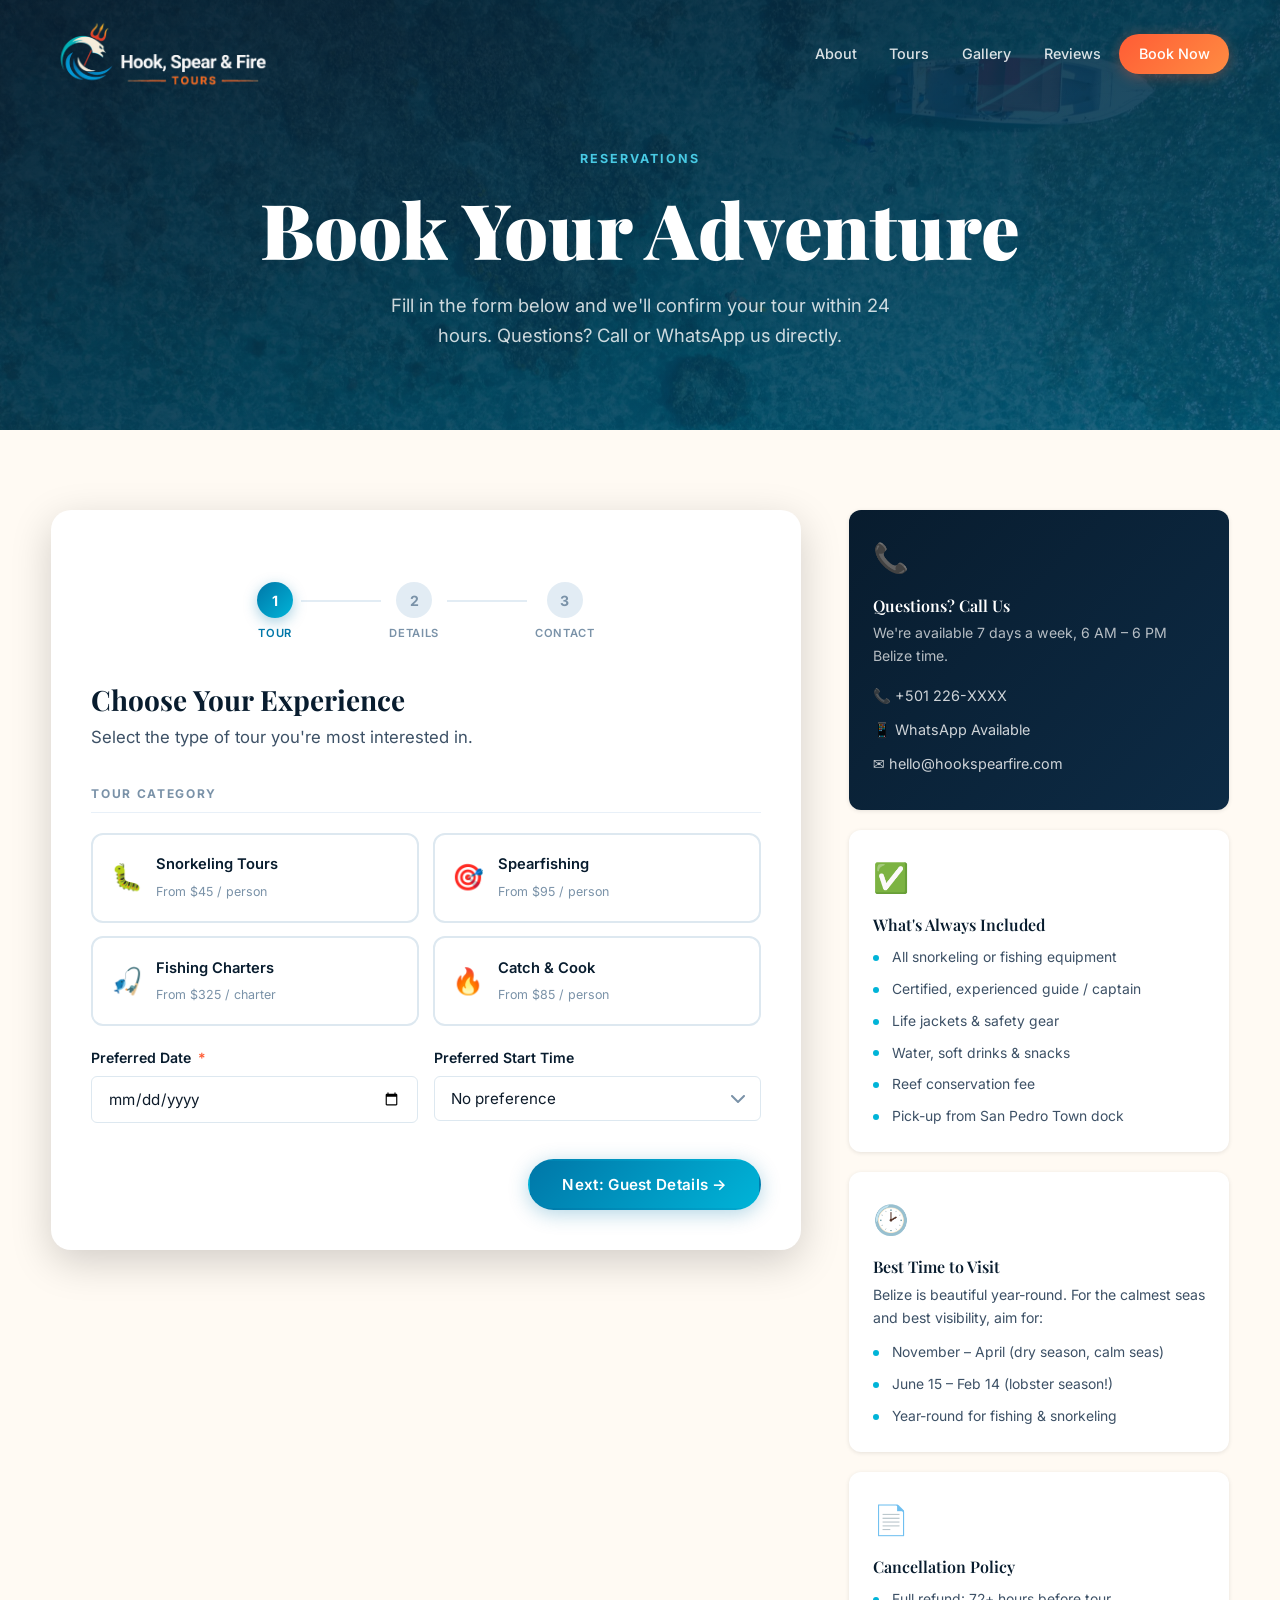
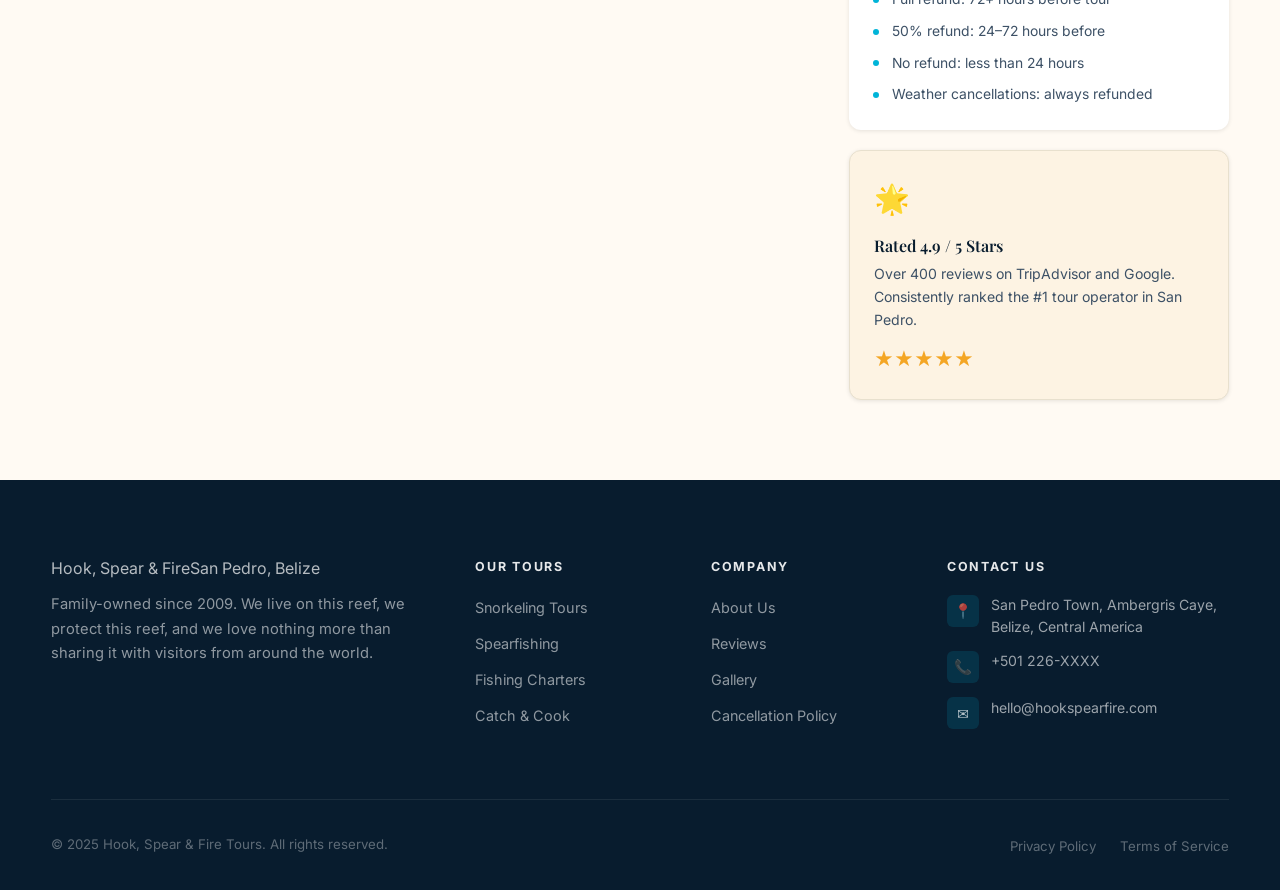
==== commit 64b3b492: "Make reservations navbar transparent on load https://claude.ai/code/session_015AMuEry7dhnSP4VEswir41" ====
--- a/reservations.html
+++ b/reservations.html
@@ -189,7 +189,7 @@
 </head>
 <body>
 
-<nav class="navbar scrolled" id="navbar">
+<nav class="navbar" id="navbar">
   <div class="container nav-inner">
     <a href="index.html" class="nav-logo">
       <img src="images/Hook, Spear &amp; Fire Logo.png" alt="Hook, Spear &amp; Fire Tours" class="nav-logo-img" />
--- a/style.css
+++ b/style.css
@@ -260,7 +260,7 @@
   align-items: center;
   background:
     linear-gradient(160deg, rgba(8,28,46,.75) 0%, rgba(0,119,168,.40) 60%, rgba(0,180,216,.15) 100%),
-    url('reef-hero.jpg') center/cover no-repeat;
+    url('images/reef-hero.jpg') center/cover no-repeat;
   overflow: hidden;
 }
 
@@ -277,6 +277,11 @@
   z-index: 2;
   padding: 7rem 0 5rem;
   max-width: 760px;
+}
+
+.hero-badge,
+a.hero-badge {
+  text-decoration: none;
 }
 
 .hero-badge {
@@ -436,15 +441,13 @@
 
 .about-images {
   position: relative;
-  height: 480px;
+  padding-bottom: 35%;
 }
 
 .about-img-main {
-  position: absolute;
-  top: 0; left: 0;
-  width: 78%;
-  height: 82%;
-  object-fit: cover;
+  display: block;
+  width: 72%;
+  height: auto;
   border-radius: var(--radius-lg);
   box-shadow: var(--shadow-xl);
 }
@@ -452,9 +455,8 @@
 .about-img-accent {
   position: absolute;
   bottom: 0; right: 0;
-  width: 55%;
-  height: 52%;
-  object-fit: cover;
+  width: 52%;
+  height: auto;
   border-radius: var(--radius-lg);
   border: 5px solid var(--white);
   box-shadow: var(--shadow-lg);
@@ -1204,7 +1206,7 @@
 .reservations-hero {
   background:
     linear-gradient(160deg, rgba(8,28,46,.95) 0%, rgba(0,77,110,.85) 100%),
-    url('https://images.unsplash.com/photo-1559548331-f9cb98001426?auto=format&fit=crop&w=1600&q=80') center/cover no-repeat;
+    url('images/reservations.jpg') center/cover no-repeat;
   padding: 9rem 0 5rem;
   text-align: center;
   color: var(--white);
@@ -1443,7 +1445,7 @@
    ---------------------------------------------------------------- */
 @media (max-width: 1024px) {
   .about-grid        { grid-template-columns: 1fr; gap: 3rem; }
-  .about-images      { height: 360px; }
+  .about-images      { padding-bottom: 40%; }
   .footer-grid       { grid-template-columns: 1fr 1fr; gap: 2.5rem; }
   .feature-grid      { grid-template-columns: 1fr; gap: 3rem; }
   .reservations-layout { grid-template-columns: 1fr; }
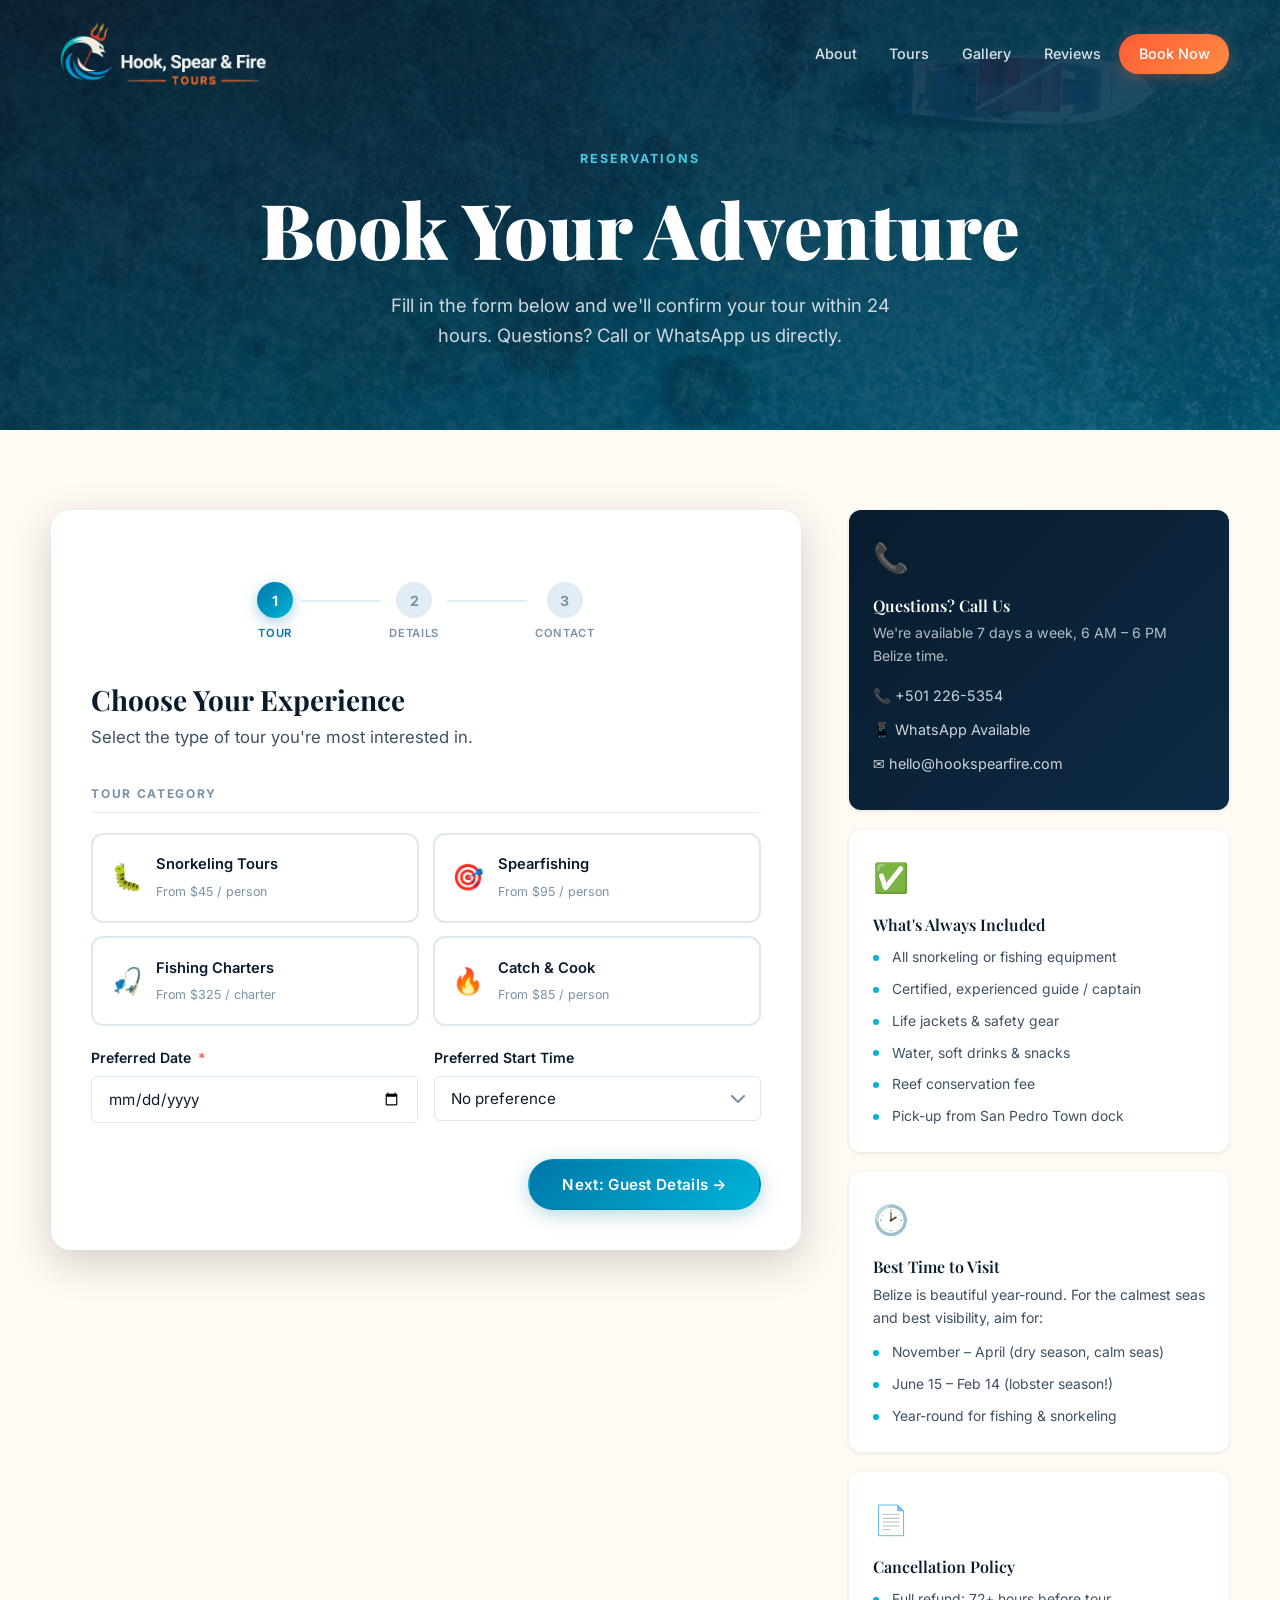
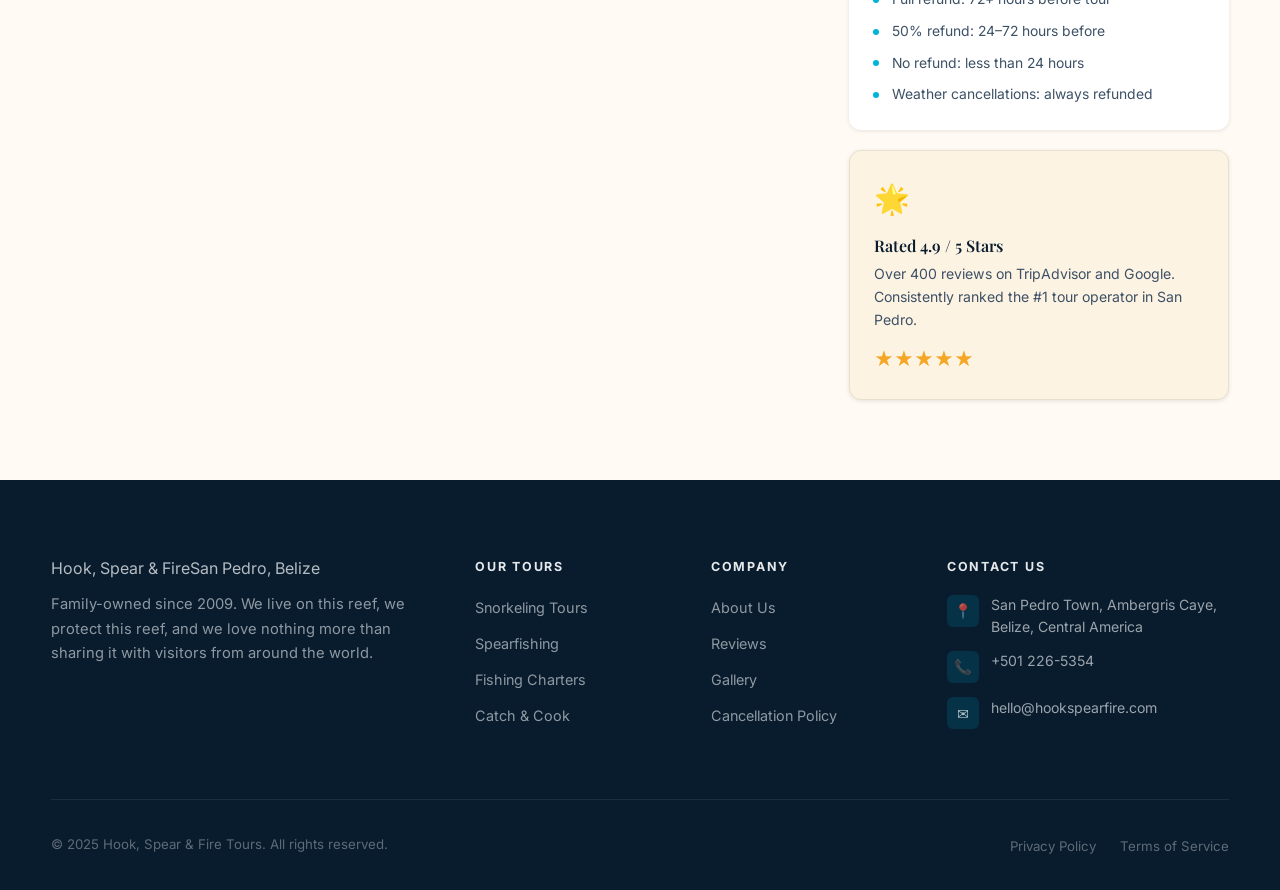
==== commit 292c0b22: "Update phone number to +501 226-5354 across all pages https://claude.ai/code/session_015AMuEry7dhnSP" ====
--- a/reservations.html
+++ b/reservations.html
@@ -522,7 +522,7 @@
         <h4>Questions? Call Us</h4>
         <p>We're available 7 days a week, 6 AM – 6 PM Belize time.</p>
         <div style="margin-top:1rem;">
-          <div class="contact-detail">&#128222; +501 226-XXXX</div>
+          <div class="contact-detail">&#128222; +501 226-5354</div>
           <div class="contact-detail">&#128241; WhatsApp Available</div>
           <div class="contact-detail">&#9993; hello@hookspearfire.com</div>
         </div>
@@ -628,7 +628,7 @@
         </div>
         <div class="footer-contact-item">
           <div class="contact-icon">&#128222;</div>
-          <span>+501 226-XXXX</span>
+          <span>+501 226-5354</span>
         </div>
         <div class="footer-contact-item">
           <div class="contact-icon">&#9993;</div>
@@ -656,7 +656,6 @@
   window.addEventListener('scroll', function () {
     navbar.classList.toggle('scrolled', window.scrollY > 50);
   }, { passive: true });
-  navbar.classList.add('scrolled');
 
   const toggle   = document.getElementById('navToggle');
   const navLinks = document.getElementById('navLinks');
--- a/style.css
+++ b/style.css
@@ -441,7 +441,7 @@
 
 .about-images {
   position: relative;
-  padding-bottom: 35%;
+  padding-bottom: 50%;
 }
 
 .about-img-main {
@@ -460,12 +460,24 @@
   border-radius: var(--radius-lg);
   border: 5px solid var(--white);
   box-shadow: var(--shadow-lg);
+  z-index: 1;
+}
+
+.about-img-third {
+  position: absolute;
+  bottom: 8%; left: 0;
+  width: 60%;
+  height: auto;
+  border-radius: var(--radius-lg);
+  border: 5px solid var(--white);
+  box-shadow: var(--shadow-lg);
+  z-index: 0;
 }
 
 .about-badge {
   position: absolute;
-  top: 50%; left: 50%;
-  transform: translate(-20%, -50%);
+  top: 55%; left: 48%;
+  transform: translate(-50%, -50%);
   background: linear-gradient(135deg, var(--coral), var(--ember));
   color: var(--white);
   width: 90px; height: 90px;
@@ -523,59 +535,114 @@
 }
 
 .services-tabs {
-  display: flex;
-  gap: .5rem;
+  display: grid;
+  grid-template-columns: repeat(4, 1fr);
+  gap: 0;
+  border: 1px solid #dce8f0;
+  border-radius: var(--radius-lg);
+  overflow: hidden;
+  margin-bottom: 3rem;
+  background: #f4f9fc;
+}
+
+.tab-btn {
+  position: relative;
+  display: flex;
+  flex-direction: column;
+  align-items: center;
   justify-content: center;
-  flex-wrap: wrap;
-  margin-bottom: 3rem;
-}
-
-.tab-btn {
-  display: flex;
-  align-items: center;
-  gap: .5rem;
-  padding: .7rem 1.4rem;
-  border-radius: var(--radius-xl);
+  gap: .45rem;
+  padding: 1.7rem 1rem 1.5rem;
+  cursor: pointer;
+  border: none;
+  border-top: 4px solid transparent;
+  border-right: 1px solid #dce8f0;
+  background: transparent;
+  transition: var(--transition);
+  text-align: center;
+}
+
+.tab-btn:last-child { border-right: none; }
+
+.tab-btn:hover:not(.active) {
+  background: #eaf2f7;
+  border-top-color: rgba(255, 92, 53, .35);
+}
+
+.tab-btn.active {
+  background: var(--navy);
+  border-top-color: var(--coral);
+}
+
+.tab-num {
   font-family: var(--font-body);
-  font-size: .9rem;
-  font-weight: 500;
-  cursor: pointer;
-  border: 2px solid #e2ecf4;
-  background: var(--white);
-  color: var(--text-mid);
-  transition: var(--transition);
-}
-
-.tab-btn:hover, .tab-btn.active {
-  background: var(--navy);
-  border-color: var(--navy);
-  color: var(--white);
-  box-shadow: 0 4px 16px rgba(8,28,46,.2);
-  transform: translateY(-1px);
-}
-
-.tab-btn .tab-icon { font-size: 1.1rem; }
+  font-size: .6rem;
+  font-weight: 800;
+  letter-spacing: .18em;
+  text-transform: uppercase;
+  color: #b0c4d4;
+  line-height: 1;
+  transition: color .25s;
+}
+
+.tab-btn.active .tab-num { color: rgba(255,255,255,.4); }
+
+.tab-svg {
+  width: 40px;
+  height: 40px;
+  color: #9ab2c4;
+  flex-shrink: 0;
+  transition: color .3s, transform .35s cubic-bezier(.34,1.56,.64,1);
+}
+
+.tab-btn:hover:not(.active) .tab-svg {
+  color: var(--ocean);
+  transform: translateY(-4px) scale(1.12);
+}
+
+.tab-btn.active .tab-svg {
+  color: var(--coral);
+  transform: translateY(-2px) scale(1.08);
+}
+
+.tab-label {
+  font-family: var(--font-display);
+  font-size: .88rem;
+  font-style: italic;
+  font-weight: 600;
+  line-height: 1.25;
+  color: var(--navy);
+  transition: color .25s;
+}
+
+.tab-btn.active .tab-label { color: var(--white); }
 
 .service-panel { display: none; }
-.service-panel.active { display: block; }
+.service-panel.active {
+  display: block;
+  border: 1px solid rgba(8,28,46,.12);
+  border-radius: var(--radius-lg);
+  overflow: hidden;
+}
 
 .service-panel-header {
-  display: flex;
-  flex-direction: column;
-  margin-bottom: 3rem;
+  display: grid;
+  grid-template-columns: 1fr 1.4fr;
+  gap: 2.5rem;
+  align-items: start;
+  margin-bottom: 0;
   background: linear-gradient(135deg, var(--navy) 0%, var(--deep-blue) 100%);
-  border-radius: var(--radius-lg);
+  border-radius: 0;
   padding: 3rem;
   position: relative;
   overflow: hidden;
 }
 
 .panel-header-top {
-  display: grid;
-  grid-template-columns: 1fr 1fr;
-  gap: 3rem;
-  align-items: center;
-  padding-bottom: 2rem;
+  display: flex;
+  flex-direction: column;
+  gap: 1.75rem;
+  padding-bottom: 0;
 }
 
 /* ---- Panel Photo Carousel ---- */
@@ -583,12 +650,12 @@
   position: relative;
   border-radius: var(--radius-md);
   overflow: hidden;
-  margin-top: .25rem;
+  aspect-ratio: 4 / 3;
 }
 
 .carousel-track {
   display: flex;
-  height: 360px;
+  height: 100%;
   transition: transform .45s cubic-bezier(.4,0,.2,1);
 }
 
@@ -665,7 +732,7 @@
 .panel-header-text p  { color: rgba(255,255,255,.75); font-size: 1rem; }
 
 .panel-price-range {
-  text-align: center;
+  text-align: left;
   position: relative;
   z-index: 1;
 }
@@ -694,10 +761,34 @@
   margin-top: .25rem;
 }
 
+.price-note {
+  font-size: .78rem;
+  color: rgba(255,255,255,.4);
+  line-height: 1.5;
+  margin-top: 1.1rem;
+  padding-top: 1rem;
+  border-top: 1px solid rgba(255,255,255,.1);
+}
+
 .services-grid {
   display: grid;
   grid-template-columns: repeat(auto-fill, minmax(280px, 1fr));
   gap: 1.25rem;
+  background: var(--white);
+  padding: 1.5rem 2rem 2.5rem;
+}
+
+.services-grid::before {
+  content: 'Available experiences';
+  grid-column: 1 / -1;
+  font-size: .68rem;
+  font-weight: 800;
+  letter-spacing: .15em;
+  text-transform: uppercase;
+  color: var(--text-light);
+  padding-bottom: .85rem;
+  border-bottom: 1px solid #e8f0f8;
+  margin-bottom: .25rem;
 }
 
 .service-card {
@@ -745,6 +836,123 @@
   margin-bottom: 1.2rem;
 }
 
+/* ---- Card-top row: duration badge + tag ---- */
+.card-top {
+  display: flex;
+  align-items: center;
+  justify-content: space-between;
+  margin-bottom: 1rem;
+}
+
+.duration-badge {
+  display: inline-flex;
+  align-items: center;
+  gap: .35rem;
+  font-size: .67rem;
+  font-weight: 700;
+  letter-spacing: .1em;
+  text-transform: uppercase;
+  padding: .28rem .65rem;
+  border-radius: var(--radius-xl);
+}
+
+.duration-badge svg { width: 11px; height: 11px; flex-shrink: 0; }
+
+/* ---- Proficiency level badges (spearfishing) ---- */
+.level-badge {
+  display: inline-flex;
+  align-items: center;
+  font-size: .67rem;
+  font-weight: 700;
+  letter-spacing: .1em;
+  text-transform: uppercase;
+  padding: .28rem .65rem;
+  border-radius: var(--radius-xl);
+}
+
+.level-beginner     { background: rgba(72,202,228,.12);  color: var(--ocean); }
+.level-intermediate { background: rgba(244,166,36,.16);  color: #906000; }
+.level-advanced     { background: rgba(255,92,53,.12);   color: var(--coral); }
+.level-all          { background: rgba(8,28,46,.07);     color: var(--navy); }
+.env-reef    { background: rgba(0,180,216,.22);  color: var(--ocean); }
+.env-deepsea { background: rgba(8,28,46,.15);    color: var(--navy); }
+.env-flats   { background: rgba(244,166,36,.25); color: #906000; }
+
+/* ---- Stat strip (depth + any key spec) ---- */
+.card-stat-strip {
+  display: flex;
+  gap: 1.5rem;
+  background: rgba(0,119,168,.06);
+  border-radius: var(--radius-sm);
+  padding: .55rem .9rem;
+  margin: .75rem 0 .85rem;
+}
+
+.stat-item {
+  display: flex;
+  flex-direction: column;
+  gap: .1rem;
+}
+
+.stat-label {
+  font-size: .6rem;
+  font-weight: 700;
+  text-transform: uppercase;
+  letter-spacing: .12em;
+  color: var(--text-light);
+}
+
+.stat-value {
+  font-size: .95rem;
+  font-weight: 700;
+  color: var(--ocean);
+  font-family: var(--font-display);
+  line-height: 1.1;
+}
+
+.duration-full { background: rgba(244,166,36,.16); color: #906000; }
+.duration-half { background: rgba(0,180,216,.12); color: var(--ocean); }
+
+/* ---- Highlights bullet list ---- */
+.card-highlights {
+  list-style: none;
+  display: flex;
+  flex-direction: column;
+  gap: .32rem;
+  margin: .7rem 0 1.1rem;
+}
+
+.card-highlights li {
+  font-size: .8rem;
+  color: var(--text-mid);
+  display: flex;
+  align-items: center;
+  gap: .55rem;
+  line-height: 1.3;
+}
+
+.card-highlights li::before {
+  content: '';
+  display: inline-block;
+  width: 5px;
+  height: 5px;
+  border-radius: 50%;
+  background: var(--turquoise);
+  flex-shrink: 0;
+}
+
+/* ---- Book now link ---- */
+.card-book-btn {
+  font-size: .8rem;
+  font-weight: 600;
+  color: var(--ocean);
+  text-decoration: none;
+  white-space: nowrap;
+  transition: color .2s;
+}
+
+.card-book-btn:hover { color: var(--coral); }
+
 .service-card-footer {
   display: flex;
   align-items: center;
@@ -780,6 +988,19 @@
 .tag-family   { background: rgba(72,202,228,.15); color: var(--ocean); }
 .tag-adventure { background: rgba(8,28,46,.1); color: var(--navy); }
 
+.card-seasonal-note {
+  font-size: .72rem;
+  font-weight: 600;
+  color: #c47d00;
+  background: rgba(244,166,36,.14);
+  padding: .15rem .5rem;
+  border-radius: var(--radius-xl);
+  vertical-align: middle;
+  margin-left: .35rem;
+  letter-spacing: .04em;
+  text-transform: uppercase;
+}
+
 /* ----------------------------------------------------------------
    9. GALLERY
    ---------------------------------------------------------------- */
@@ -819,9 +1040,11 @@
   background: var(--deep-blue);
 }
 
-.gallery-item:nth-child(1) { grid-column: span 2; grid-row: span 2; }
-.gallery-item:nth-child(4) { grid-column: span 2; }
-.gallery-item:nth-child(7) { grid-column: span 2; grid-row: span 2; }
+.gallery-item:nth-child(1)  { grid-column: span 2; grid-row: span 2; }
+.gallery-item:nth-child(4)  { grid-column: span 2; }
+.gallery-item:nth-child(7)  { grid-column: span 2; grid-row: span 2; }
+.gallery-item:nth-child(12) { grid-column: span 2; grid-row: span 2; }
+.gallery-item:nth-child(15) { grid-column: span 2; grid-row: span 2; }
 
 .gallery-item img {
   width: 100%; height: 100%;
@@ -1426,6 +1649,34 @@
 }
 
 .lightbox-close:hover { background: rgba(255,255,255,.25); }
+
+.lightbox-prev,
+.lightbox-next {
+  position: absolute;
+  top: 50%;
+  transform: translateY(-50%);
+  width: 72px; height: 72px;
+  border-radius: 50%;
+  background: rgba(255,255,255,.18);
+  backdrop-filter: blur(12px);
+  -webkit-backdrop-filter: blur(12px);
+  border: 1.5px solid rgba(255,255,255,.35);
+  color: var(--white);
+  cursor: pointer;
+  display: flex;
+  align-items: center;
+  justify-content: center;
+  transition: background .25s, transform .25s, border-color .25s;
+  z-index: 10;
+}
+.lightbox-prev { left: 2.5rem; }
+.lightbox-next { right: 2.5rem; }
+.lightbox-prev:hover,
+.lightbox-next:hover {
+  background: rgba(255,255,255,.32);
+  border-color: rgba(255,255,255,.6);
+  transform: translateY(-50%) scale(1.1);
+}
 
 /* ----------------------------------------------------------------
    16. SCROLL ANIMATIONS
@@ -1475,8 +1726,11 @@
 
   .hero-stats { gap: 1.5rem; }
 
-  .panel-header-top { grid-template-columns: 1fr; }
+  .service-panel-header { grid-template-columns: 1fr; }
+  .panel-header-top { gap: 1.25rem; }
   .panel-price-range { text-align: left; }
+  .service-panel-header { padding: 2rem; }
+  .services-grid { padding: 1.25rem 1.25rem 2rem; }
 
   .gallery-grid {
     grid-template-columns: repeat(2, 1fr);
@@ -1501,6 +1755,11 @@
 
 @media (max-width: 480px) {
   .services-grid { grid-template-columns: 1fr; }
-  .services-tabs { gap: .4rem; }
-  .tab-btn { font-size: .82rem; padding: .6rem 1rem; }
-}
+  .services-tabs { grid-template-columns: repeat(2, 1fr); border-radius: var(--radius-md); }
+  .tab-btn:nth-child(2) { border-right: none; }
+  .tab-btn:nth-child(3) { border-top: 1px solid #dce8f0; }
+  .tab-btn:nth-child(4) { border-top: 1px solid #dce8f0; border-right: none; }
+  .tab-svg { width: 34px; height: 34px; }
+  .tab-label { font-size: .8rem; }
+  .tab-btn { padding: 1.2rem .8rem 1rem; }
+}
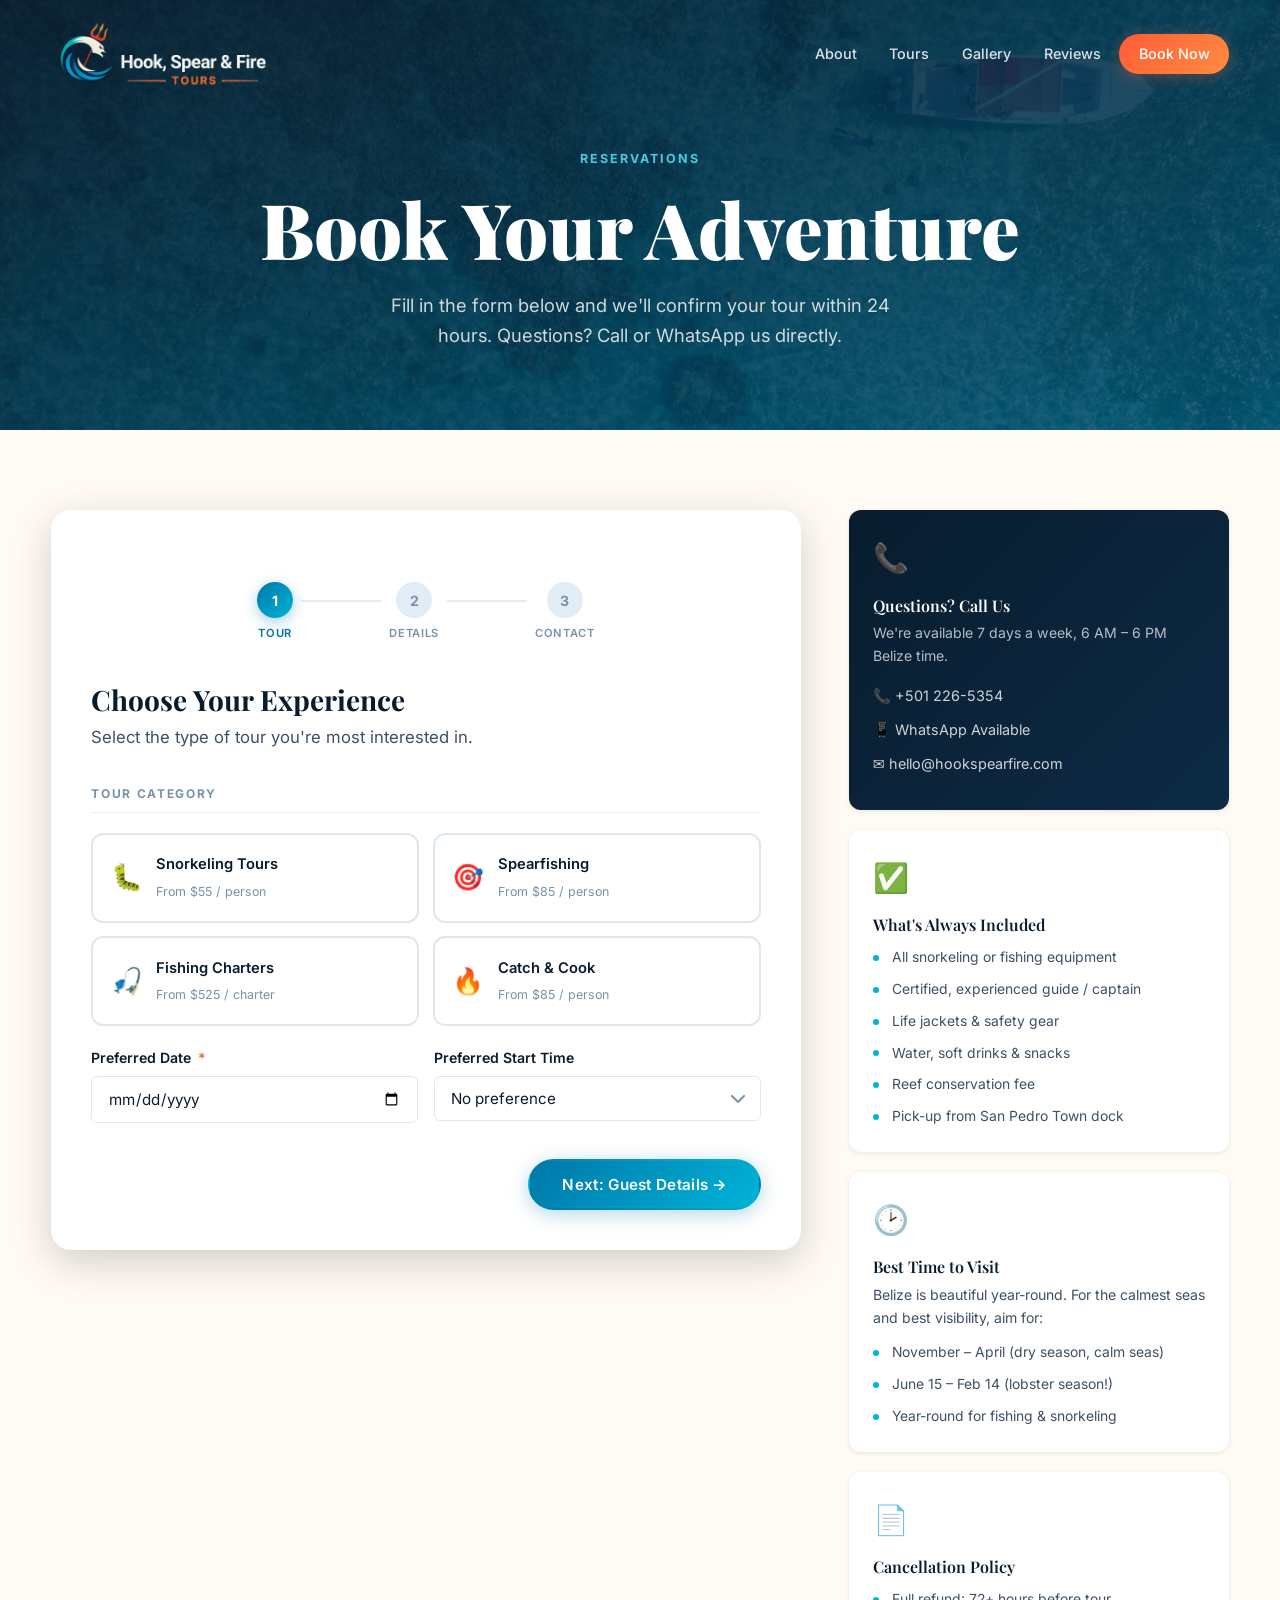
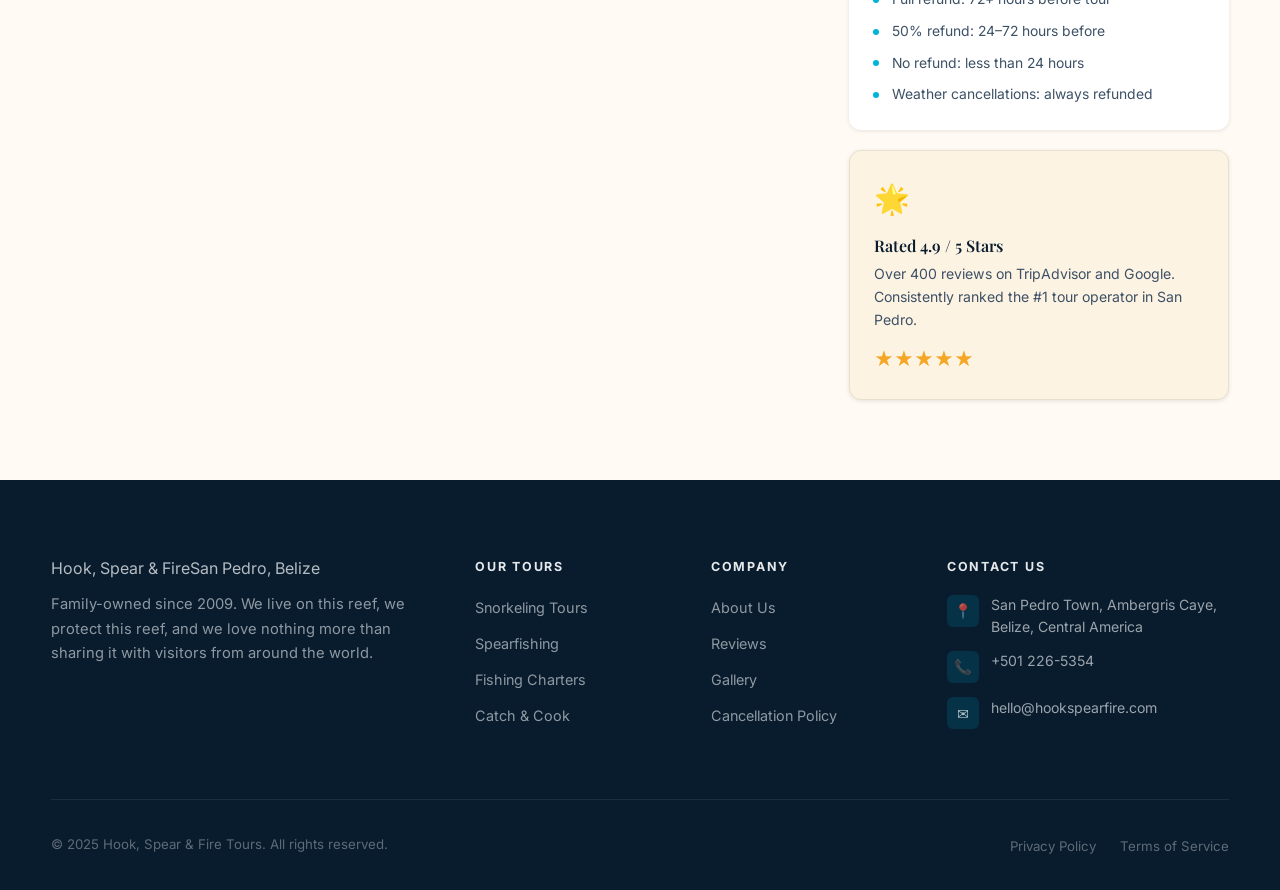
==== commit 5fd2c664: "Sync reservation form with all service & price changes Snorkeling: - Category label: From $45 → $55 " ====
--- a/reservations.html
+++ b/reservations.html
@@ -257,7 +257,7 @@
               <span class="tour-card-icon">&#128027;</span>
               <div class="tour-card-text">
                 <strong>Snorkeling Tours</strong>
-                <span>From $45 / person</span>
+                <span>From $55 / person</span>
               </div>
             </label>
 
@@ -266,7 +266,7 @@
               <span class="tour-card-icon">&#127919;</span>
               <div class="tour-card-text">
                 <strong>Spearfishing</strong>
-                <span>From $95 / person</span>
+                <span>From $85 / person</span>
               </div>
             </label>
 
@@ -275,7 +275,7 @@
               <span class="tour-card-icon">&#127907;</span>
               <div class="tour-card-text">
                 <strong>Fishing Charters</strong>
-                <span>From $325 / charter</span>
+                <span>From $525 / charter</span>
               </div>
             </label>
 
@@ -688,34 +688,36 @@
 
   const tourOptions = {
     snorkeling: [
-      { label: 'Private Reef Snorkeling', base: 95 },
-      { label: 'Guided Coral Reef Snorkeling', base: 55 },
+      { label: 'Private Reef Snorkeling', base: 125 },
+      { label: 'Guided Coral Reef Snorkeling', base: 65 },
       { label: 'Shark & Ray Snorkeling', base: 75 },
-      { label: 'Beginner Snorkeling Lessons', base: 45 },
-      { label: 'Multi-Stop Reef Adventure', base: 110 },
+      { label: 'Beginner Snorkeling Lessons', base: 55 },
+      { label: 'Multi-Stop Reef Adventure', base: 195 },
       { label: 'Sunset Snorkeling Tour', base: 85 }
     ],
     spearfishing: [
       { label: 'Beginner Spearfishing Lessons', base: 95 },
       { label: 'Guided Reef Spearfishing', base: 145 },
       { label: 'Freedive Spearfishing Adventure', base: 225 },
-      { label: 'Lobster Hunting (Seasonal)', base: 175 },
-      { label: 'Catch-and-Cook Spearfishing', base: 195 }
+      { label: 'Lionfish Hunt', base: 85 },
+      { label: 'Lobster Hunt (Seasonal)', base: 175 },
+      { label: 'Spearfishing Catch & Cook', base: 195 }
     ],
     fishing: [
-      { label: 'Reef Fishing Trip', base: 325, perBoat: true },
-      { label: 'Deep Sea Fishing Charter', base: 850, perBoat: true },
-      { label: 'Half-Day Fishing Trip', base: 375, perBoat: true },
-      { label: 'Full-Day Fishing Adventure', base: 625, perBoat: true },
-      { label: 'Family-Friendly Fishing', base: 395, perBoat: true },
-      { label: 'Catch-and-Cook Fishing', base: 550, perBoat: true }
+      { label: 'Half-day Fishing Trip (Reef)', base: 525, perBoat: true },
+      { label: 'Full-day Fishing Trip (Reef)', base: 825, perBoat: true },
+      { label: 'Deep-sea Fishing Trip', base: 1050, perBoat: true },
+      { label: 'Half-day Fly Fishing Trip (Flats)', base: 575, perBoat: true },
+      { label: 'Full-day Fly Fishing Trip (Flats)', base: 795, perBoat: true },
+      { label: 'Catch & Cook Fishing', base: 750, perBoat: true }
     ],
     catchcook: [
-      { label: 'Fish or Spearfish Your Meal', base: 135 },
-      { label: 'Beachside Cooking Experience', base: 85 },
-      { label: 'Private Island Picnic', base: 175 },
+      { label: 'Spearfishing Catch & Cook', base: 135 },
+      { label: 'Fishing Catch & Cook', base: 85 },
+      { label: 'Lobster Hunt Catch & Cook', base: 175 },
+      { label: 'Private Island Piknik', base: 175 },
       { label: 'Belizean Seafood Cooking Demo', base: 95 },
-      { label: 'Sunset Catch-and-Cook Dinner', base: 195 }
+      { label: 'Sunset Catch & Cook', base: 195 }
     ]
   };
 
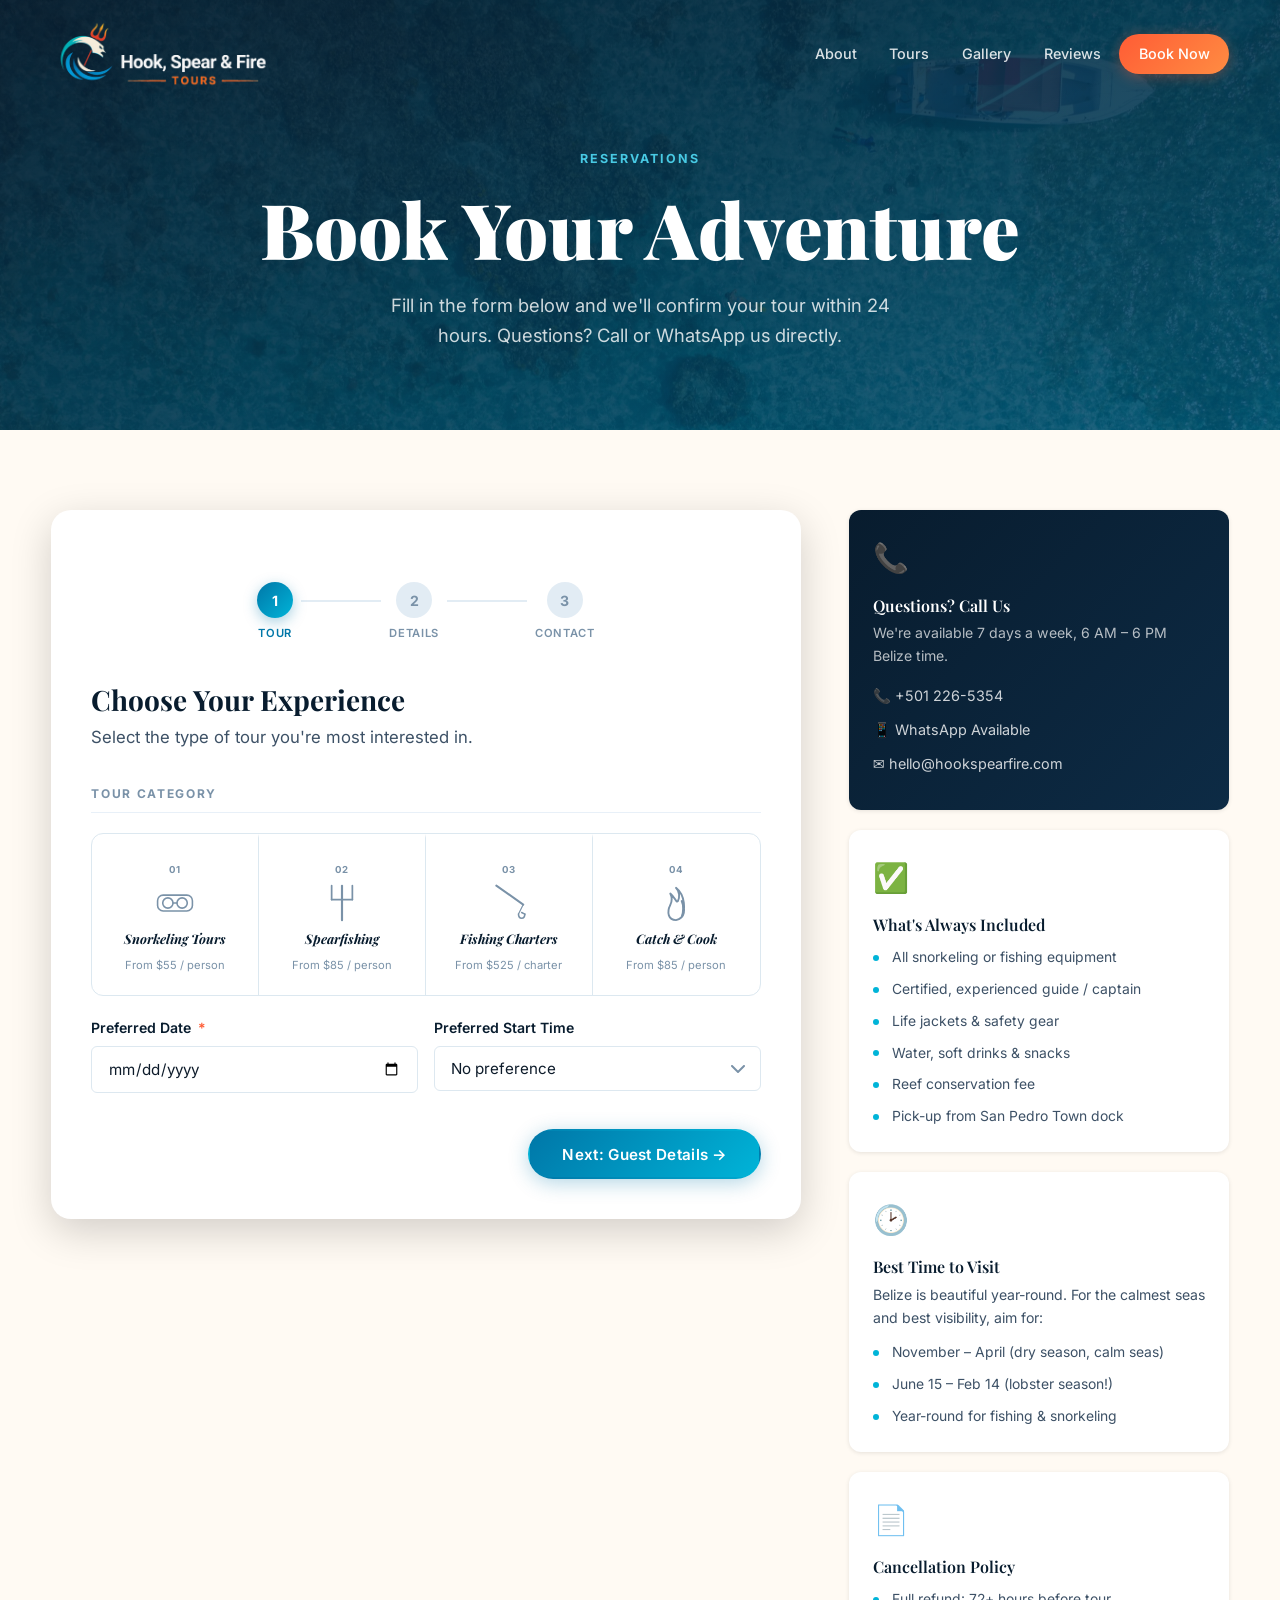
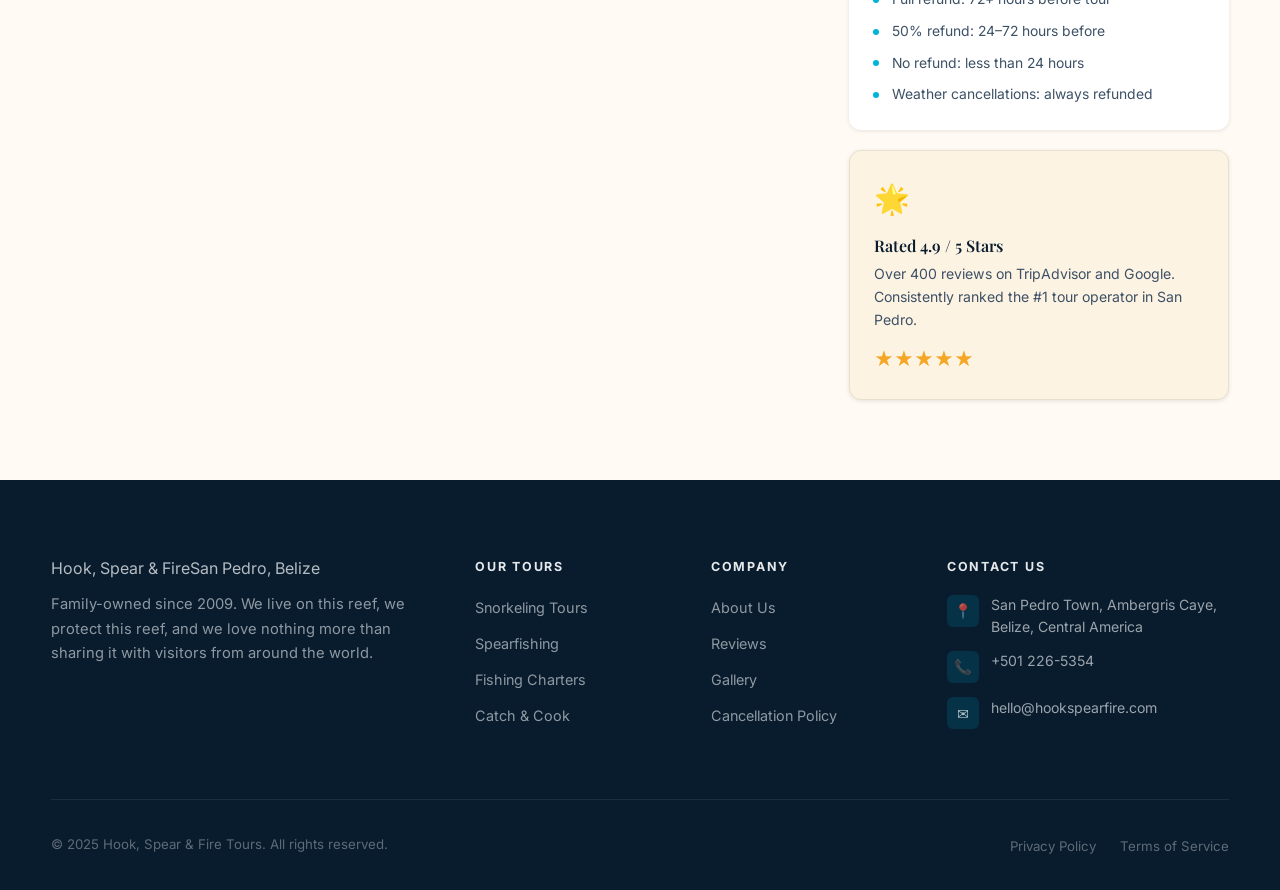
==== commit f4b72e58: "Match reservation tour cards to main page tab button style - Replace emoji cards with SVG icon + num" ====
--- a/reservations.html
+++ b/reservations.html
@@ -66,33 +66,72 @@
 
     .tour-type-grid {
       display: grid;
-      grid-template-columns: repeat(2, 1fr);
-      gap: .85rem;
+      grid-template-columns: repeat(4, 1fr);
+      gap: 0;
+      border: 1px solid #dce8f0;
+      border-radius: var(--radius-md);
+      overflow: hidden;
       margin-bottom: 1.25rem;
     }
     .tour-type-card {
-      border: 2px solid #dde8f0;
-      border-radius: var(--radius-md);
-      padding: 1.1rem;
+      display: flex;
+      flex-direction: column;
+      align-items: center;
+      justify-content: center;
+      gap: .4rem;
+      padding: 1.5rem .75rem 1.25rem;
       cursor: pointer;
-      transition: var(--transition);
-      display: flex;
-      align-items: center;
-      gap: .85rem;
-      background: var(--white);
-    }
-    .tour-type-card:hover {
-      border-color: var(--turquoise);
-      background: rgba(0,180,216,.04);
+      border: none;
+      border-top: 4px solid transparent;
+      border-right: 1px solid #dce8f0;
+      background: transparent;
+      transition: background .25s, border-top-color .25s;
+      text-align: center;
+    }
+    .tour-type-card:last-child { border-right: none; }
+    .tour-type-card input[type="radio"] { display: none; }
+    .tour-type-card:hover:not(.selected) {
+      background: #eaf2f7;
+      border-top-color: rgba(255,92,53,.35);
     }
     .tour-type-card.selected {
-      border-color: var(--ocean);
-      background: rgba(0,119,168,.06);
-    }
-    .tour-type-card input[type="radio"] { display: none; }
-    .tour-card-icon { font-size: 1.6rem; }
-    .tour-card-text strong { display: block; font-size: .92rem; color: var(--navy); font-weight: 600; }
-    .tour-card-text span   { font-size: .78rem; color: var(--text-light); }
+      background: var(--navy);
+      border-top-color: var(--coral);
+    }
+    .tour-num {
+      font-size: .6rem;
+      font-weight: 700;
+      letter-spacing: .12em;
+      color: var(--text-light);
+    }
+    .tour-type-card.selected .tour-num { color: rgba(255,255,255,.4); }
+    .tour-card-svg {
+      width: 38px; height: 38px;
+      color: var(--text-light);
+      transition: color .25s, transform .25s;
+    }
+    .tour-type-card:hover:not(.selected) .tour-card-svg {
+      color: var(--ocean);
+      transform: translateY(-3px) scale(1.1);
+    }
+    .tour-type-card.selected .tour-card-svg {
+      color: var(--coral);
+      transform: translateY(-2px) scale(1.06);
+    }
+    .tour-card-name {
+      font-family: var(--font-display);
+      font-size: .82rem;
+      font-weight: 700;
+      font-style: italic;
+      color: var(--navy);
+      display: block;
+    }
+    .tour-type-card.selected .tour-card-name { color: var(--white); }
+    .tour-card-price {
+      font-size: .7rem;
+      color: var(--text-light);
+    }
+    .tour-type-card.selected .tour-card-price { color: rgba(255,255,255,.5); }
 
     .guest-counter {
       display: flex;
@@ -183,7 +222,10 @@
     }
 
     @media (max-width: 600px) {
-      .tour-type-grid { grid-template-columns: 1fr; }
+      .tour-type-grid { grid-template-columns: repeat(2, 1fr); }
+      .tour-type-card:nth-child(2) { border-right: none; }
+      .tour-type-card:nth-child(3) { border-top: 1px solid #dce8f0; }
+      .tour-type-card:nth-child(4) { border-top: 1px solid #dce8f0; border-right: none; }
     }
   </style>
 </head>
@@ -254,38 +296,51 @@
 
             <label class="tour-type-card" id="card-snorkeling">
               <input type="radio" name="tourCategory" value="snorkeling" />
-              <span class="tour-card-icon">&#128027;</span>
-              <div class="tour-card-text">
-                <strong>Snorkeling Tours</strong>
-                <span>From $55 / person</span>
-              </div>
+              <span class="tour-num">01</span>
+              <svg class="tour-card-svg" viewBox="0 0 48 30" fill="none" aria-hidden="true">
+                <rect x="2" y="5" width="44" height="20" rx="7" stroke="currentColor" stroke-width="2"/>
+                <circle cx="15" cy="15" r="6.5" stroke="currentColor" stroke-width="2"/>
+                <circle cx="33" cy="15" r="6.5" stroke="currentColor" stroke-width="2"/>
+                <line x1="21.5" y1="15" x2="26.5" y2="15" stroke="currentColor" stroke-width="2" stroke-linecap="round"/>
+              </svg>
+              <strong class="tour-card-name">Snorkeling Tours</strong>
+              <span class="tour-card-price">From $55 / person</span>
             </label>
 
             <label class="tour-type-card" id="card-spearfishing">
               <input type="radio" name="tourCategory" value="spearfishing" />
-              <span class="tour-card-icon">&#127919;</span>
-              <div class="tour-card-text">
-                <strong>Spearfishing</strong>
-                <span>From $85 / person</span>
-              </div>
+              <span class="tour-num">02</span>
+              <svg class="tour-card-svg" viewBox="0 0 32 44" fill="none" aria-hidden="true">
+                <line x1="16" y1="2" x2="16" y2="42" stroke="currentColor" stroke-width="2.5" stroke-linecap="round"/>
+                <line x1="4" y1="18" x2="28" y2="18" stroke="currentColor" stroke-width="2" stroke-linecap="round"/>
+                <line x1="4" y1="2" x2="4" y2="18" stroke="currentColor" stroke-width="2" stroke-linecap="round"/>
+                <line x1="28" y1="2" x2="28" y2="18" stroke="currentColor" stroke-width="2" stroke-linecap="round"/>
+              </svg>
+              <strong class="tour-card-name">Spearfishing</strong>
+              <span class="tour-card-price">From $85 / person</span>
             </label>
 
             <label class="tour-type-card" id="card-fishing">
               <input type="radio" name="tourCategory" value="fishing" />
-              <span class="tour-card-icon">&#127907;</span>
-              <div class="tour-card-text">
-                <strong>Fishing Charters</strong>
-                <span>From $525 / charter</span>
-              </div>
+              <span class="tour-num">03</span>
+              <svg class="tour-card-svg" viewBox="0 0 44 48" fill="none" aria-hidden="true">
+                <line x1="6" y1="2" x2="40" y2="26" stroke="currentColor" stroke-width="2.5" stroke-linecap="round"/>
+                <line x1="40" y1="26" x2="34" y2="38" stroke="currentColor" stroke-width="1.5" stroke-linecap="round"/>
+                <path d="M34 38 C34 45 42 45 42 38" stroke="currentColor" stroke-width="2" stroke-linecap="round" fill="none"/>
+                <line x1="42" y1="38" x2="38" y2="36" stroke="currentColor" stroke-width="2" stroke-linecap="round"/>
+              </svg>
+              <strong class="tour-card-name">Fishing Charters</strong>
+              <span class="tour-card-price">From $525 / charter</span>
             </label>
 
             <label class="tour-type-card" id="card-catchcook">
               <input type="radio" name="tourCategory" value="catchcook" />
-              <span class="tour-card-icon">&#128293;</span>
-              <div class="tour-card-text">
-                <strong>Catch &amp; Cook</strong>
-                <span>From $85 / person</span>
-              </div>
+              <span class="tour-num">04</span>
+              <svg class="tour-card-svg" viewBox="0 0 28 40" fill="none" aria-hidden="true">
+                <path d="M14 38 C6 38 4 30 8 22 C10 18 10 14 8 10 C13 14 14 20 16 18 C18 14 18 8 14 4 C24 12 24 28 20 34 C22 30 22 22 20 18 C24 26 24 36 14 38 Z" stroke="currentColor" stroke-width="2" stroke-linejoin="round" fill="none"/>
+              </svg>
+              <strong class="tour-card-name">Catch &amp; Cook</strong>
+              <span class="tour-card-price">From $85 / person</span>
             </label>
 
           </div>
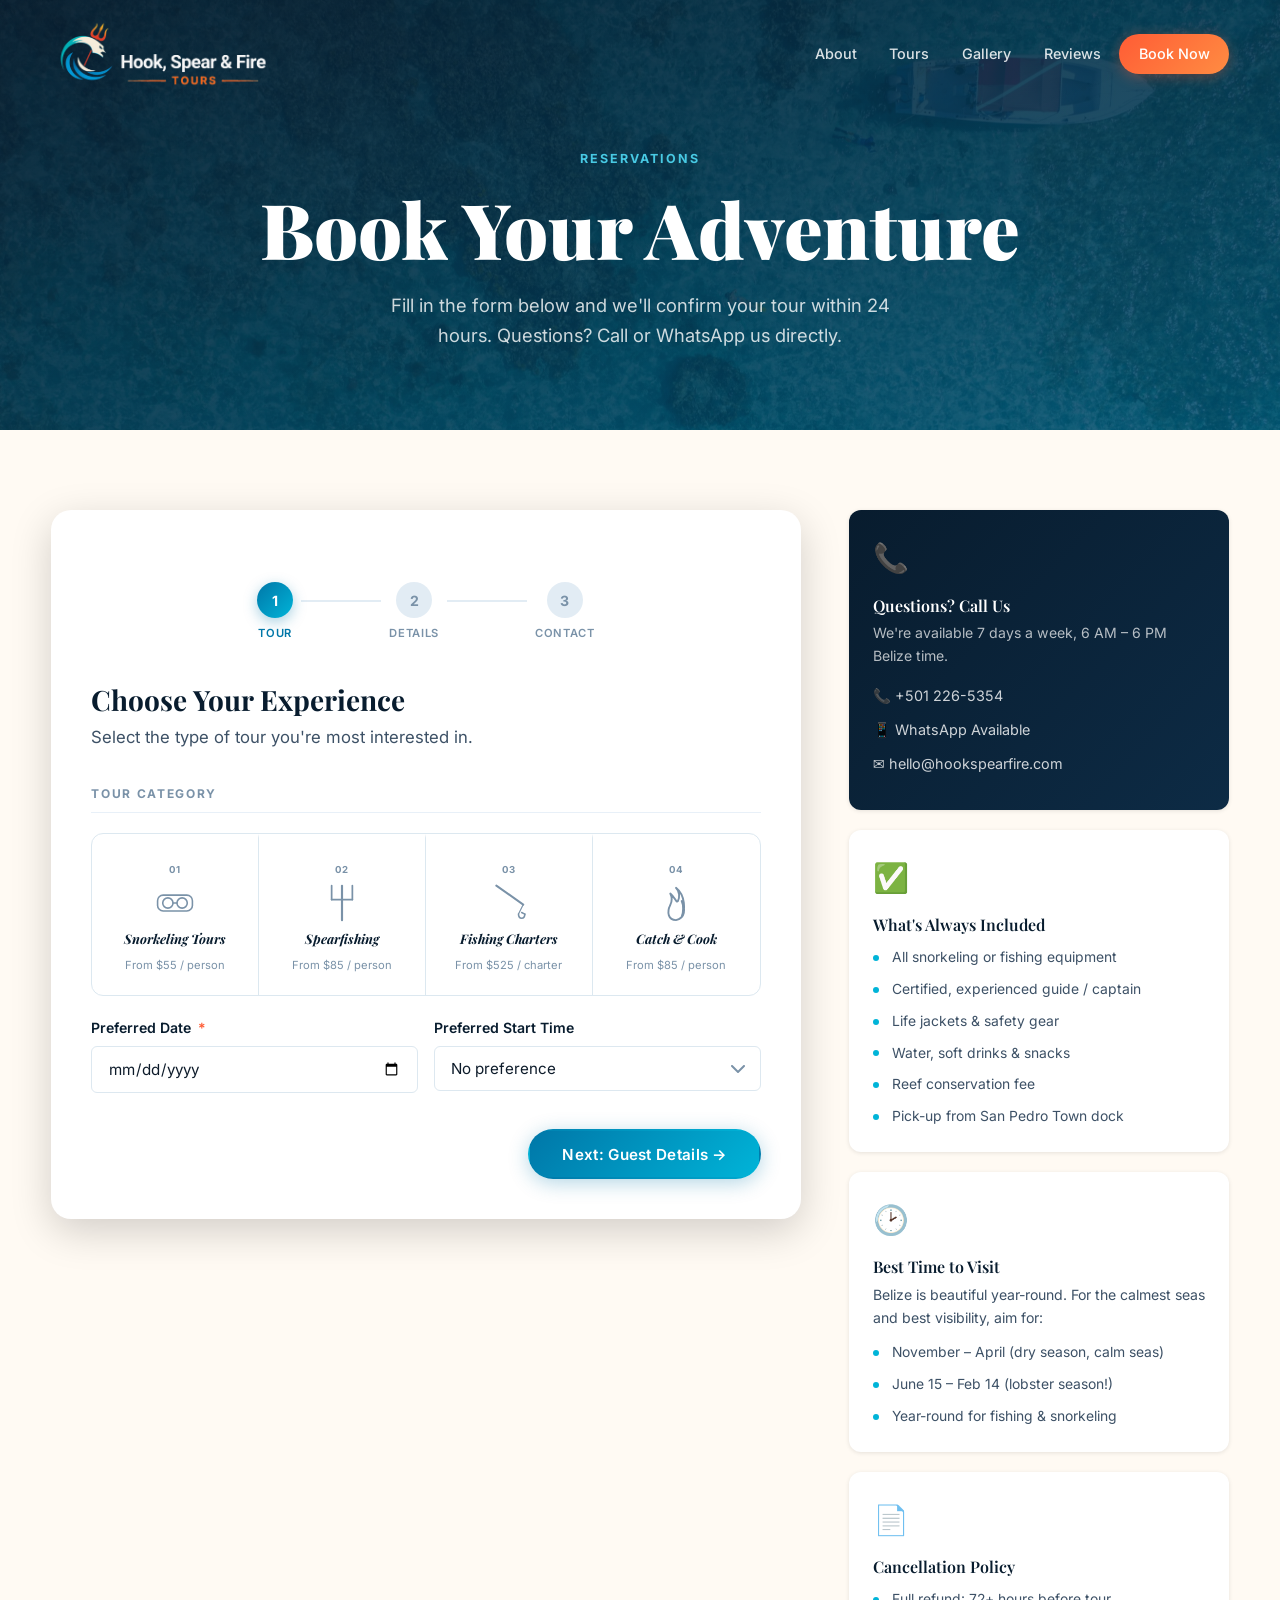
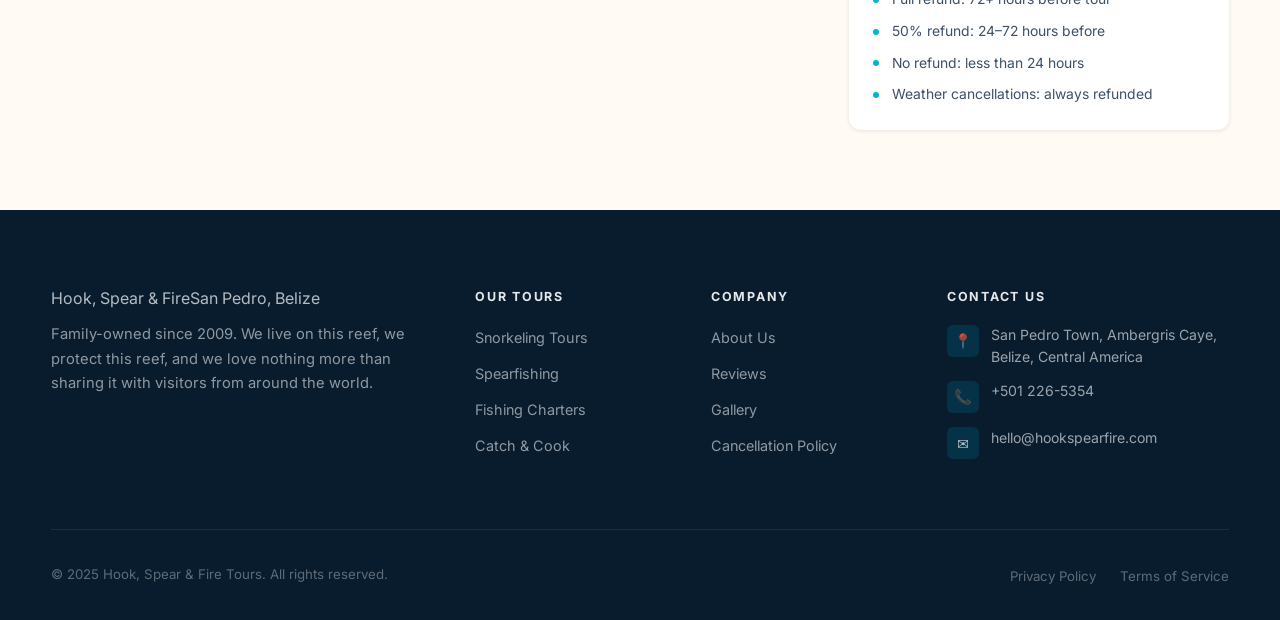
==== commit 569d53a6: "Remove "Rated 4.9 / 5 Stars" sidebar card from reservations page https://claude.ai/code/session_015A" ====
--- a/reservations.html
+++ b/reservations.html
@@ -619,18 +619,6 @@
           <li>No refund: less than 24 hours</li>
           <li>Weather cancellations: always refunded</li>
         </ul>
-      </div>
-
-      <div class="info-card" style="background:var(--sand); border:1px solid #e8e0ce;">
-        <div class="info-card-icon">&#127775;</div>
-        <h4>Rated 4.9 / 5 Stars</h4>
-        <p style="margin-bottom:.75rem;">
-          Over 400 reviews on TripAdvisor and Google.
-          Consistently ranked the #1 tour operator in San Pedro.
-        </p>
-        <div style="display:flex; gap:.2rem;">
-          <span style="color:var(--gold); font-size:1.2rem;">&#9733;&#9733;&#9733;&#9733;&#9733;</span>
-        </div>
       </div>
 
     </aside>
